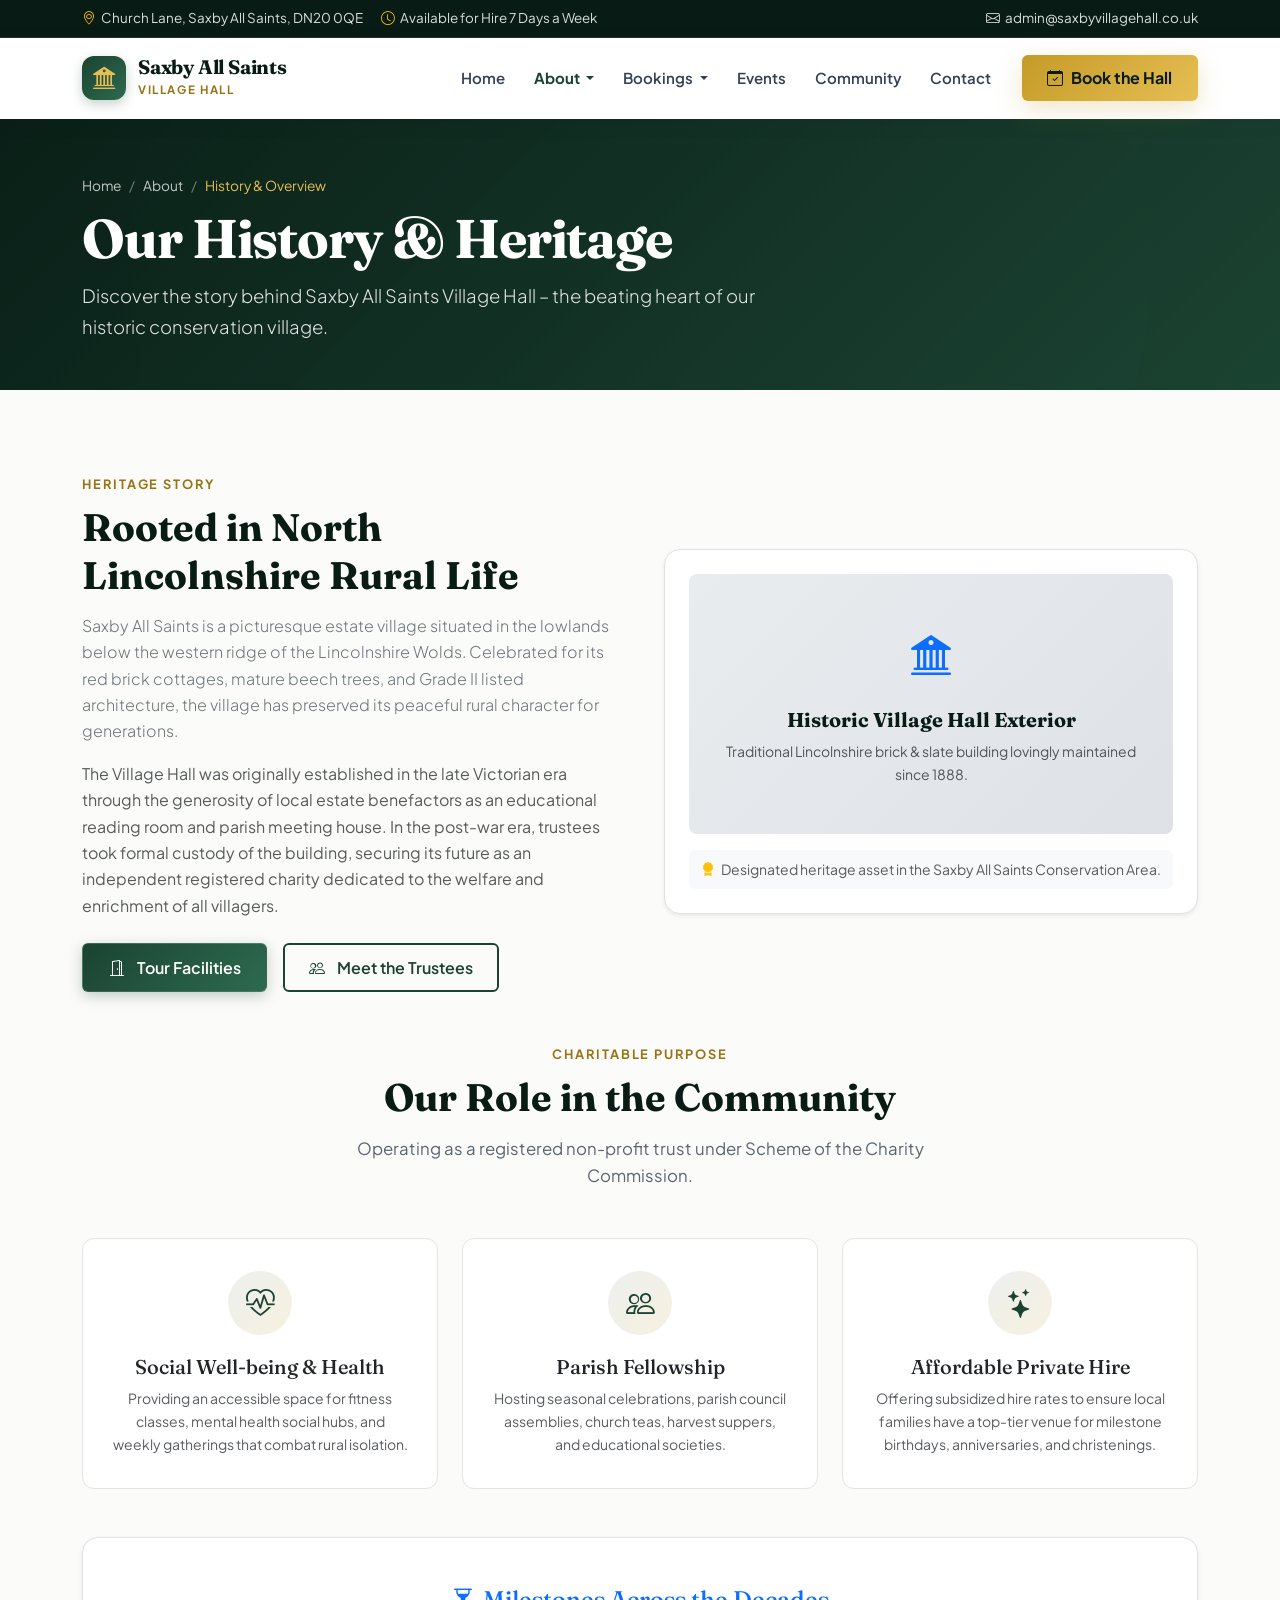
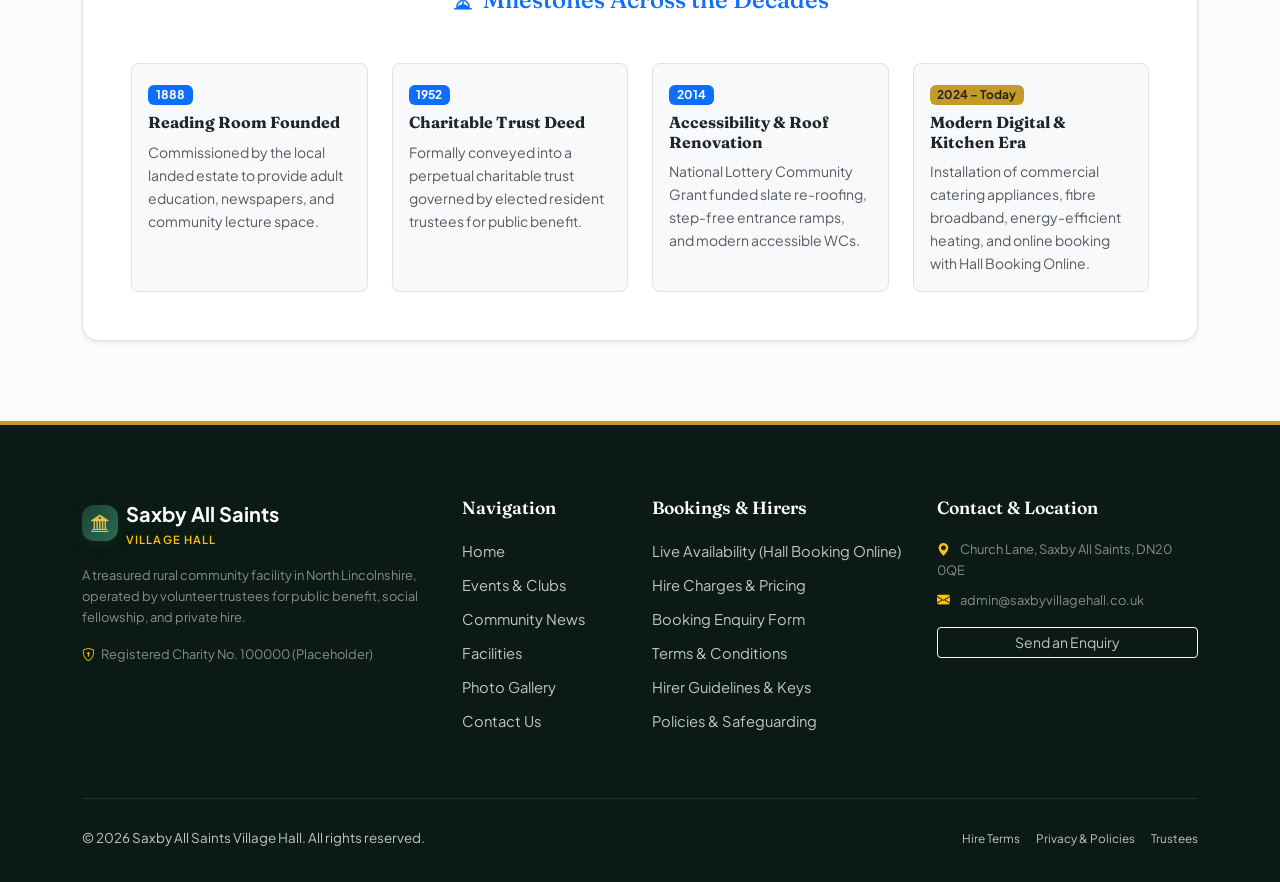
==== about.html @ fa2174bb "Add files via upload" ====
<!DOCTYPE html>
<html lang="en">
<head>
  <meta charset="UTF-8">
  <meta name="viewport" content="width=device-width, initial-scale=1.0">
  <title>About the Village Hall &amp; Heritage | Saxby All Saints Village Hall</title>
  <meta name="description" content="Discover the history, rural heritage, and charitable mission of Saxby All Saints Village Hall in North Lincolnshire. From 19th-century origins to present day.">
  
  <link rel="icon" type="image/svg+xml" href="data:image/svg+xml,<svg xmlns='http://www.w3.org/2000/svg' viewBox='0 0 100 100'><text y='.9em' font-size='90'>🏛️</text></svg>">
  <link href="https://cdn.jsdelivr.net/npm/bootstrap@5.3.3/dist/css/bootstrap.min.css" rel="stylesheet" integrity="sha384-QWTKZyjpPEjISv5WaRU9OFeRpok6YctnYmDr5pNlyT2bRjXh0JMhjY6hW+ALEwIH" crossorigin="anonymous">
  <link rel="stylesheet" href="https://cdn.jsdelivr.net/npm/bootstrap-icons@1.11.3/font/bootstrap-icons.min.css">
  <link rel="stylesheet" href="assets/css/style.css">
</head>
<body>

  <!-- Top Utility Bar -->
  <div class="top-bar d-none d-md-block">
    <div class="container d-flex justify-content-between align-items-center">
      <div>
        <span class="me-3"><i class="bi bi-geo-alt me-1 text-warning"></i> Church Lane, Saxby All Saints, DN20 0QE</span>
        <span><i class="bi bi-clock me-1 text-warning"></i> Available for Hire 7 Days a Week</span>
      </div>
      <div>
        <a href="mailto:admin@saxbyvillagehall.co.uk"><i class="bi bi-envelope me-1"></i> admin@saxbyvillagehall.co.uk</a>
      </div>
    </div>
  </div>

  <!-- Sticky Bootstrap 5 Navigation Bar -->
  <nav class="navbar navbar-expand-lg navbar-custom sticky-top" id="mainNavbar">
    <div class="container">
      <a class="navbar-brand navbar-brand-wrapper" href="index.html">
        <div class="navbar-brand-icon">
          <i class="bi bi-bank2"></i>
        </div>
        <div>
          <div class="navbar-brand-title">Saxby All Saints</div>
          <div class="navbar-brand-subtitle">Village Hall</div>
        </div>
      </a>

      <button class="navbar-toggler" type="button" data-bs-toggle="collapse" data-bs-target="#navbarMain" aria-controls="navbarMain" aria-expanded="false" aria-label="Toggle navigation">
        <span class="navbar-toggler-icon"></span>
      </button>

      <div class="collapse navbar-collapse" id="navbarMain">
        <ul class="navbar-nav ms-auto mb-2 mb-lg-0 align-items-lg-center">
          <li class="nav-item">
            <a class="nav-link" href="index.html">Home</a>
          </li>

          <!-- About Dropdown -->
          <li class="nav-item dropdown">
            <a class="nav-link dropdown-toggle active" href="#" id="aboutDropdown" role="button" data-bs-toggle="dropdown" aria-expanded="false">
              About
            </a>
            <ul class="dropdown-menu shadow" aria-labelledby="aboutDropdown">
              <li><a class="dropdown-item active" href="about.html"><i class="bi bi-info-circle"></i> Village Hall History &amp; Overview</a></li>
              <li><a class="dropdown-item" href="facilities.html"><i class="bi bi-building-gear"></i> Facilities &amp; Specifications</a></li>
              <li><a class="dropdown-item" href="management.html"><i class="bi bi-people"></i> Committee &amp; Trustees</a></li>
              <li><a class="dropdown-item" href="gallery.html"><i class="bi bi-images"></i> Photo Gallery</a></li>
              <li><a class="dropdown-item" href="policies.html"><i class="bi bi-shield-check"></i> Policies &amp; Governance</a></li>
            </ul>
          </li>

          <!-- Bookings Dropdown -->
          <li class="nav-item dropdown">
            <a class="nav-link dropdown-toggle" href="#" id="bookingsDropdown" role="button" data-bs-toggle="dropdown" aria-expanded="false">
              Bookings
            </a>
            <ul class="dropdown-menu shadow" aria-labelledby="bookingsDropdown">
              <li><a class="dropdown-item" href="calendar.html"><i class="bi bi-calendar3"></i> Live Calendar &amp; Availability</a></li>
              <li><a class="dropdown-item" href="charges.html"><i class="bi bi-tag"></i> Hire Charges &amp; Rates</a></li>
              <li><a class="dropdown-item" href="enquiries.html"><i class="bi bi-pencil-square"></i> Booking Enquiry Form</a></li>
              <li><hr class="dropdown-divider"></li>
              <li><a class="dropdown-item" href="terms.html"><i class="bi bi-file-text"></i> Terms &amp; Conditions</a></li>
              <li><a class="dropdown-item" href="instructions.html"><i class="bi bi-card-checklist"></i> Hirer Instructions</a></li>
            </ul>
          </li>

          <li class="nav-item">
            <a class="nav-link" href="events.html">Events</a>
          </li>
          <li class="nav-item">
            <a class="nav-link" href="community.html">Community</a>
          </li>

          <li class="nav-item">
            <a class="nav-link" href="contact.html">Contact</a>
          </li>

          <li class="nav-item ms-lg-3 mt-2 mt-lg-0">
            <a class="btn btn-accent-custom" href="enquiries.html">
              <i class="bi bi-calendar-check"></i> Book the Hall
            </a>
          </li>
        </ul>
      </div>
    </div>
  </nav>

  <!-- Page Header -->
  <header class="hero-section hero-compact">
    <div class="container">
      <nav aria-label="breadcrumb">
        <ol class="breadcrumb page-breadcrumb mb-2">
          <li class="breadcrumb-item"><a href="index.html">Home</a></li>
          <li class="breadcrumb-item"><a href="#">About</a></li>
          <li class="breadcrumb-item active" aria-current="page">History &amp; Overview</li>
        </ol>
      </nav>
      <h1 class="hero-title mb-2">Our History &amp; Heritage</h1>
      <p class="hero-lead mb-0">Discover the story behind Saxby All Saints Village Hall &ndash; the beating heart of our historic conservation village.</p>
    </div>
  </header>

  <!-- Main Content -->
  <main class="section-padding">
    <div class="container">
      
      <!-- Narrative Overview -->
      <div class="row g-5 align-items-center mb-5">
        <div class="col-lg-6">
          <span class="section-subtitle">Heritage Story</span>
          <h2 class="section-title">Rooted in North Lincolnshire Rural Life</h2>
          <p class="text-secondary lead fs-6">
            Saxby All Saints is a picturesque estate village situated in the lowlands below the western ridge of the Lincolnshire Wolds. Celebrated for its red brick cottages, mature beech trees, and Grade II listed architecture, the village has preserved its peaceful rural character for generations.
          </p>
          <p class="text-muted">
            The Village Hall was originally established in the late Victorian era through the generosity of local estate benefactors as an educational reading room and parish meeting house. In the post-war era, trustees took formal custody of the building, securing its future as an independent registered charity dedicated to the welfare and enrichment of all villagers.
          </p>
          <div class="d-flex gap-3 mt-4">
            <a href="facilities.html" class="btn btn-primary-custom"><i class="bi bi-door-open me-1"></i> Tour Facilities</a>
            <a href="management.html" class="btn btn-outline-custom"><i class="bi bi-people me-1"></i> Meet the Trustees</a>
          </div>
        </div>

        <div class="col-lg-6">
          <div class="p-4 bg-white rounded-4 shadow-sm border">
            <div class="media-placeholder rounded-3 mb-3" style="min-height: 260px;">
              <i class="bi bi-bank2 fs-1 text-primary"></i>
              <h5 class="fw-bold mt-2">Historic Village Hall Exterior</h5>
              <p class="small text-muted mb-0">Traditional Lincolnshire brick &amp; slate building lovingly maintained since 1888.</p>
            </div>
            <div class="p-2 bg-light rounded text-center small text-muted">
              <i class="bi bi-award-fill text-warning me-1"></i> Designated heritage asset in the Saxby All Saints Conservation Area.
            </div>
          </div>
        </div>
      </div>

      <!-- Core Mission Pillars -->
      <div class="section-title-wrap text-center my-5">
        <span class="section-subtitle">Charitable Purpose</span>
        <h2 class="section-title">Our Role in the Community</h2>
        <p class="section-lead mx-auto">Operating as a registered non-profit trust under Scheme of the Charity Commission.</p>
      </div>

      <div class="row g-4 mb-5">
        <div class="col-md-4">
          <div class="feature-box">
            <div class="icon"><i class="bi bi-heart-pulse"></i></div>
            <h4 class="h5">Social Well-being &amp; Health</h4>
            <p class="text-muted small mb-0">Providing an accessible space for fitness classes, mental health social hubs, and weekly gatherings that combat rural isolation.</p>
          </div>
        </div>

        <div class="col-md-4">
          <div class="feature-box">
            <div class="icon"><i class="bi bi-people"></i></div>
            <h4 class="h5">Parish Fellowship</h4>
            <p class="text-muted small mb-0">Hosting seasonal celebrations, parish council assemblies, church teas, harvest suppers, and educational societies.</p>
          </div>
        </div>

        <div class="col-md-4">
          <div class="feature-box">
            <div class="icon"><i class="bi bi-stars"></i></div>
            <h4 class="h5">Affordable Private Hire</h4>
            <p class="text-muted small mb-0">Offering subsidized hire rates to ensure local families have a top-tier venue for milestone birthdays, anniversaries, and christenings.</p>
          </div>
        </div>
      </div>

      <!-- Historical Timeline -->
      <div class="p-4 p-md-5 bg-white rounded-4 border shadow-sm">
        <h3 class="h4 text-primary text-center mb-5"><i class="bi bi-hourglass-split me-2"></i>Milestones Across the Decades</h3>
        
        <div class="row g-4">
          <div class="col-md-3">
            <div class="p-3 bg-light rounded-3 border h-100">
              <span class="badge bg-primary text-white fw-bold mb-2">1888</span>
              <h5 class="h6 fw-bold">Reading Room Founded</h5>
              <p class="text-muted small mb-0">Commissioned by the local landed estate to provide adult education, newspapers, and community lecture space.</p>
            </div>
          </div>

          <div class="col-md-3">
            <div class="p-3 bg-light rounded-3 border h-100">
              <span class="badge bg-primary text-white fw-bold mb-2">1952</span>
              <h5 class="h6 fw-bold">Charitable Trust Deed</h5>
              <p class="text-muted small mb-0">Formally conveyed into a perpetual charitable trust governed by elected resident trustees for public benefit.</p>
            </div>
          </div>

          <div class="col-md-3">
            <div class="p-3 bg-light rounded-3 border h-100">
              <span class="badge bg-primary text-white fw-bold mb-2">2014</span>
              <h5 class="h6 fw-bold">Accessibility &amp; Roof Renovation</h5>
              <p class="text-muted small mb-0">National Lottery Community Grant funded slate re-roofing, step-free entrance ramps, and modern accessible WCs.</p>
            </div>
          </div>

          <div class="col-md-3">
            <div class="p-3 bg-light rounded-3 border h-100">
              <span class="badge bg-accent text-dark fw-bold mb-2" style="background-color: var(--color-accent);">2024 &ndash; Today</span>
              <h5 class="h6 fw-bold">Modern Digital &amp; Kitchen Era</h5>
              <p class="text-muted small mb-0">Installation of commercial catering appliances, fibre broadband, energy-efficient heating, and online booking with Hall Booking Online.</p>
            </div>
          </div>
        </div>
      </div>

    </div>
  </main>

  <!-- Footer -->
  <footer class="footer-custom">
    <div class="container">
      <div class="row g-4">
        <div class="col-lg-4">
          <div class="d-flex align-items-center gap-2 mb-3">
            <div class="navbar-brand-icon" style="width: 36px; height: 36px; font-size: 1.1rem;">
              <i class="bi bi-bank2"></i>
            </div>
            <div>
              <div class="fw-bold text-white fs-5">Saxby All Saints</div>
              <div class="text-warning small text-uppercase fw-semibold" style="letter-spacing: 0.1em; font-size: 0.7rem;">Village Hall</div>
            </div>
          </div>
          <p class="small text-white-50 mb-3">
            A treasured rural community facility in North Lincolnshire, operated by volunteer trustees for public benefit, social fellowship, and private hire.
          </p>
          <div class="small text-white-50">
            <i class="bi bi-shield-lock me-1 text-warning"></i> Registered Charity No. 100000 (Placeholder)
          </div>
        </div>

        <div class="col-sm-6 col-lg-2">
          <h5>Navigation</h5>
          <ul class="footer-links">
            <li><a href="index.html">Home</a></li>
            <li><a href="events.html">Events &amp; Clubs</a></li>
            <li><a href="community.html">Community News</a></li>
            <li><a href="facilities.html">Facilities</a></li>
            <li><a href="gallery.html">Photo Gallery</a></li>
            <li><a href="contact.html">Contact Us</a></li>
          </ul>
        </div>

        <div class="col-sm-6 col-lg-3">
          <h5>Bookings &amp; Hirers</h5>
          <ul class="footer-links">
            <li><a href="calendar.html">Live Availability (Hall Booking Online)</a></li>
            <li><a href="charges.html">Hire Charges &amp; Pricing</a></li>
            <li><a href="enquiries.html">Booking Enquiry Form</a></li>
            <li><a href="terms.html">Terms &amp; Conditions</a></li>
            <li><a href="instructions.html">Hirer Guidelines &amp; Keys</a></li>
            <li><a href="policies.html">Policies &amp; Safeguarding</a></li>
          </ul>
        </div>

        <div class="col-lg-3">
          <h5>Contact &amp; Location</h5>
          <p class="small text-white-50 mb-2">
            <i class="bi bi-geo-alt-fill text-warning me-2"></i> Church Lane, Saxby All Saints, DN20 0QE
          </p>
          <p class="small text-white-50 mb-3">
            <i class="bi bi-envelope-fill text-warning me-2"></i> admin@saxbyvillagehall.co.uk
          </p>
          <a href="enquiries.html" class="btn btn-sm btn-outline-light w-100">Send an Enquiry</a>
        </div>
      </div>

      <div class="footer-bottom d-flex flex-column flex-md-row justify-content-between align-items-center gap-3">
        <div>
          &copy; <span id="current-year"></span> Saxby All Saints Village Hall. All rights reserved.
        </div>
        <div class="d-flex gap-3 small">
          <a href="terms.html">Hire Terms</a>
          <a href="policies.html">Privacy &amp; Policies</a>
          <a href="management.html">Trustees</a>
        </div>
      </div>
    </div>
  </footer>

  <script src="https://cdn.jsdelivr.net/npm/bootstrap@5.3.3/dist/js/bootstrap.bundle.min.js" integrity="sha384-YvpcrYf0tY3lHB60NNkmXc5s9fDVZLESaAA55NDzOxhy9GkcIdslK1eN7N6jIeHz" crossorigin="anonymous"></script>
  <script src="assets/js/main.js"></script>
</body>
</html>
---- assets/css/style.css ----
/* ==========================================================================
   Saxby All Saints Village Hall - Main Stylesheet
   Modern, responsive flat-file architecture optimized for SiteGround
   ========================================================================== */

/* --- Google Fonts Import --- */
@import url('https://fonts.googleapis.com/css2?family=Fraunces:ital,opsz,wght@0,9..144,400..700;1,9..144,400..700&family=Plus+Jakarta+Sans:wght@300;400;500;600;700;800&display=swap');

/* --- Root Design Tokens --- */
:root {
  /* Brand Colors - Warm Heritage English Palette */
  --color-primary: #1b4332;         /* Deep Forest / Heritage Green */
  --color-primary-light: #2d6a4f;   /* Lighter Pine Green */
  --color-primary-dark: #081c15;    /* Very Deep Forest */
  --color-accent: #c59b27;          /* Warm Heritage Gold */
  --color-accent-light: #e6be53;    /* Soft Amber / Gold */
  --color-accent-dark: #977416;     /* Burnished Gold */
  
  /* Earthy Neutrals */
  --color-bg-light: #fbfbf9;        /* Warm Cream / Crisp Clean Off-White */
  --color-surface: #ffffff;         /* Pure Card White */
  --color-surface-alt: #f4f5f0;     /* Soft Sage/Stone Background */
  --color-border: #e2e6de;          /* Subtle Warm Border */
  --color-border-dark: #cbd5e1;
  
  /* Text & Typography */
  --color-text-main: #212529;       /* Deep Charcoal */
  --color-text-muted: #59656f;      /* Soft Slate */
  --color-text-light: #ffffff;
  
  /* Fonts */
  --font-heading: 'Fraunces', Georgia, serif;
  --font-body: 'Plus Jakarta Sans', system-ui, -apple-system, sans-serif;
  
  /* Elevations & Shadows */
  --shadow-sm: 0 2px 6px rgba(17, 24, 39, 0.04);
  --shadow-md: 0 8px 24px rgba(17, 24, 39, 0.08);
  --shadow-lg: 0 16px 36px rgba(17, 24, 39, 0.12);
  --shadow-gold: 0 8px 24px rgba(197, 155, 39, 0.25);
  
  /* Transitions */
  --transition-fast: 0.2s cubic-bezier(0.4, 0, 0.2, 1);
  --transition-normal: 0.35s cubic-bezier(0.4, 0, 0.2, 1);
  
  /* Border Radius */
  --radius-sm: 6px;
  --radius-md: 12px;
  --radius-lg: 20px;
  --radius-pill: 50rem;
}

/* --- Base Resets & Global Typography --- */
html {
  scroll-behavior: smooth;
  scroll-padding-top: 100px;
}

body {
  font-family: var(--font-body);
  color: var(--color-text-main);
  background-color: var(--color-bg-light);
  line-height: 1.65;
  -webkit-font-smoothing: antialiased;
  -moz-osx-font-smoothing: grayscale;
  display: flex;
  flex-direction: column;
  min-height: 100vh;
}

main {
  flex: 1 0 auto;
}

h1, h2, h3, h4, h5, h6,
.font-serif {
  font-family: var(--font-heading);
  color: var(--color-primary-dark);
  font-weight: 700;
  line-height: 1.25;
}

a {
  color: var(--color-primary);
  text-decoration: none;
  transition: color var(--transition-fast);
}

a:hover {
  color: var(--color-accent-dark);
}

/* --- Top Utility Bar --- */
.top-bar {
  background-color: var(--color-primary-dark);
  color: rgba(255, 255, 255, 0.85);
  font-size: 0.84rem;
  padding: 0.45rem 0;
  border-bottom: 1px solid rgba(255, 255, 255, 0.1);
}

.top-bar a {
  color: rgba(255, 255, 255, 0.85);
}

.top-bar a:hover {
  color: var(--color-accent-light);
}

/* --- Sticky Bootstrap Navigation Bar --- */
.navbar-custom {
  background-color: var(--color-surface);
  box-shadow: 0 4px 20px rgba(0, 0, 0, 0.05);
  padding: 0.85rem 0;
  transition: padding var(--transition-fast), box-shadow var(--transition-fast);
  z-index: 1030;
}

.navbar-custom.navbar-scrolled {
  padding: 0.55rem 0;
  box-shadow: 0 6px 24px rgba(0, 0, 0, 0.1);
}

.navbar-brand-wrapper {
  display: flex;
  align-items: center;
  gap: 0.75rem;
}

.navbar-brand-icon {
  width: 44px;
  height: 44px;
  background: linear-gradient(135deg, var(--color-primary) 0%, var(--color-primary-light) 100%);
  color: var(--color-accent-light);
  border-radius: var(--radius-md);
  display: flex;
  align-items: center;
  justify-content: center;
  font-size: 1.4rem;
  box-shadow: 0 4px 12px rgba(27, 67, 50, 0.25);
  flex-shrink: 0;
}

.navbar-brand-title {
  font-family: var(--font-heading);
  font-weight: 700;
  font-size: 1.22rem;
  line-height: 1.1;
  color: var(--color-primary-dark);
  letter-spacing: -0.01em;
}

.navbar-brand-subtitle {
  font-family: var(--font-body);
  font-size: 0.72rem;
  font-weight: 700;
  color: var(--color-accent-dark);
  letter-spacing: 0.14em;
  text-transform: uppercase;
  margin-top: 2px;
}

.navbar-custom .nav-link {
  font-weight: 600;
  font-size: 0.94rem;
  color: #334155;
  padding: 0.6rem 0.9rem !important;
  border-radius: var(--radius-sm);
  transition: all var(--transition-fast);
}

.navbar-custom .nav-link:hover {
  color: var(--color-primary);
  background-color: var(--color-surface-alt);
}

.navbar-custom .nav-item.active .nav-link,
.navbar-custom .nav-link.active {
  color: var(--color-primary);
  font-weight: 700;
}

/* Dropdown Menu Styles */
.navbar-custom .dropdown-menu {
  border: 1px solid var(--color-border);
  border-radius: var(--radius-md);
  box-shadow: var(--shadow-lg);
  padding: 0.5rem;
  margin-top: 0.5rem;
  background-color: var(--color-surface);
  animation: dropdownFadeIn 0.2s ease-out;
}

@keyframes dropdownFadeIn {
  from {
    opacity: 0;
    transform: translateY(8px);
  }
  to {
    opacity: 1;
    transform: translateY(0);
  }
}

.navbar-custom .dropdown-item {
  font-weight: 500;
  font-size: 0.9rem;
  padding: 0.55rem 0.9rem;
  border-radius: var(--radius-sm);
  color: #334155;
  transition: all var(--transition-fast);
  display: flex;
  align-items: center;
  gap: 0.5rem;
}

.navbar-custom .dropdown-item i {
  color: var(--color-primary-light);
  font-size: 1rem;
  width: 18px;
}

.navbar-custom .dropdown-item:hover {
  background-color: var(--color-surface-alt);
  color: var(--color-primary);
}

.navbar-custom .dropdown-item.active {
  background-color: var(--color-primary);
  color: #ffffff;
}

.navbar-custom .dropdown-item.active i {
  color: var(--color-accent-light);
}

/* --- Hero Banner Component --- */
.hero-section {
  position: relative;
  background: linear-gradient(135deg, rgba(8, 28, 21, 0.92) 0%, rgba(27, 67, 50, 0.85) 100%),
              url('data:image/svg+xml;utf8,<svg xmlns="http://www.w3.org/2000/svg" width="100" height="100" viewBox="0 0 100 100"><rect fill="%231b4332" width="100" height="100"/><circle cx="50" cy="50" r="40" fill="%232d6a4f" opacity="0.15"/></svg>');
  background-size: cover;
  background-position: center;
  color: #ffffff;
  padding: 5.5rem 0 4.5rem;
  overflow: hidden;
}

.hero-section.hero-compact {
  padding: 3.5rem 0 3rem;
}

.hero-badge {
  display: inline-flex;
  align-items: center;
  gap: 0.5rem;
  padding: 0.4rem 1rem;
  background-color: rgba(197, 155, 39, 0.2);
  border: 1px solid rgba(197, 155, 39, 0.45);
  color: var(--color-accent-light);
  font-size: 0.82rem;
  font-weight: 700;
  text-transform: uppercase;
  letter-spacing: 0.1em;
  border-radius: var(--radius-pill);
  margin-bottom: 1.25rem;
}

.hero-title {
  color: #ffffff;
  font-size: clamp(2.2rem, 4.5vw, 3.4rem);
  letter-spacing: -0.02em;
  margin-bottom: 1.2rem;
}

.hero-lead {
  font-size: 1.15rem;
  color: rgba(255, 255, 255, 0.88);
  max-width: 680px;
  margin-bottom: 2rem;
  font-weight: 300;
}

/* Page Breadcrumbs */
.page-breadcrumb {
  background: transparent;
  padding: 0;
  margin: 0;
  font-size: 0.86rem;
}

.page-breadcrumb a {
  color: rgba(255, 255, 255, 0.75);
}

.page-breadcrumb a:hover {
  color: var(--color-accent-light);
}

.page-breadcrumb .breadcrumb-item.active {
  color: var(--color-accent-light);
}

.page-breadcrumb .breadcrumb-item + .breadcrumb-item::before {
  color: rgba(255, 255, 255, 0.4);
}

/* --- Modern Buttons --- */
.btn-primary-custom {
  background: linear-gradient(135deg, var(--color-primary) 0%, var(--color-primary-light) 100%);
  color: #ffffff;
  font-weight: 600;
  border: 1px solid rgba(255, 255, 255, 0.15);
  border-radius: var(--radius-sm);
  padding: 0.7rem 1.6rem;
  transition: all var(--transition-fast);
  box-shadow: 0 4px 14px rgba(27, 67, 50, 0.25);
  display: inline-flex;
  align-items: center;
  justify-content: center;
  gap: 0.5rem;
}

.btn-primary-custom:hover,
.btn-primary-custom:focus {
  background: linear-gradient(135deg, var(--color-primary-light) 0%, var(--color-primary) 100%);
  color: #ffffff;
  transform: translateY(-2px);
  box-shadow: 0 8px 20px rgba(27, 67, 50, 0.35);
}

.btn-accent-custom {
  background: linear-gradient(135deg, var(--color-accent) 0%, var(--color-accent-light) 100%);
  color: var(--color-primary-dark);
  font-weight: 700;
  border: none;
  border-radius: var(--radius-sm);
  padding: 0.7rem 1.6rem;
  transition: all var(--transition-fast);
  box-shadow: var(--shadow-gold);
  display: inline-flex;
  align-items: center;
  justify-content: center;
  gap: 0.5rem;
}

.btn-accent-custom:hover,
.btn-accent-custom:focus {
  background: linear-gradient(135deg, var(--color-accent-light) 0%, var(--color-accent) 100%);
  color: var(--color-primary-dark);
  transform: translateY(-2px);
  box-shadow: 0 10px 28px rgba(197, 155, 39, 0.4);
}

.btn-outline-custom {
  background: transparent;
  color: var(--color-primary);
  border: 2px solid var(--color-primary);
  font-weight: 600;
  border-radius: var(--radius-sm);
  padding: 0.65rem 1.5rem;
  transition: all var(--transition-fast);
  display: inline-flex;
  align-items: center;
  justify-content: center;
  gap: 0.5rem;
}

.btn-outline-custom:hover {
  background-color: var(--color-primary);
  color: #ffffff;
  transform: translateY(-2px);
}

/* --- Card Styles --- */
.custom-card {
  background-color: var(--color-surface);
  border: 1px solid var(--color-border);
  border-radius: var(--radius-md);
  box-shadow: var(--shadow-sm);
  transition: transform var(--transition-normal), box-shadow var(--transition-normal), border-color var(--transition-normal);
  overflow: hidden;
  height: 100%;
  display: flex;
  flex-direction: column;
}

.custom-card:hover {
  transform: translateY(-4px);
  box-shadow: var(--shadow-md);
  border-color: #cbd5e1;
}

.custom-card .card-body {
  padding: 1.75rem;
  flex: 1 1 auto;
}

.card-icon-header {
  width: 52px;
  height: 52px;
  border-radius: var(--radius-md);
  background-color: var(--color-surface-alt);
  color: var(--color-primary);
  display: flex;
  align-items: center;
  justify-content: center;
  font-size: 1.6rem;
  margin-bottom: 1.25rem;
  border: 1px solid var(--color-border);
}

/* Feature Showcase */
.feature-box {
  background-color: var(--color-surface);
  border: 1px solid var(--color-border);
  border-radius: var(--radius-md);
  padding: 2rem 1.75rem;
  text-align: center;
  transition: all var(--transition-normal);
  height: 100%;
}

.feature-box:hover {
  transform: translateY(-5px);
  box-shadow: var(--shadow-md);
  border-color: var(--color-primary-light);
}

.feature-box .icon {
  width: 64px;
  height: 64px;
  border-radius: 50%;
  background: linear-gradient(135deg, rgba(27, 67, 50, 0.08) 0%, rgba(197, 155, 39, 0.15) 100%);
  color: var(--color-primary);
  display: inline-flex;
  align-items: center;
  justify-content: center;
  font-size: 1.8rem;
  margin-bottom: 1.25rem;
}

/* --- Section Styling & Headers --- */
.section-padding {
  padding: 5rem 0;
}

.section-padding-sm {
  padding: 3.5rem 0;
}

.section-title-wrap {
  margin-bottom: 3rem;
}

.section-subtitle {
  text-transform: uppercase;
  font-size: 0.8rem;
  letter-spacing: 0.15em;
  font-weight: 700;
  color: var(--color-accent-dark);
  margin-bottom: 0.5rem;
  display: inline-block;
}

.section-title {
  font-size: clamp(1.8rem, 3vw, 2.5rem);
  margin-bottom: 0.85rem;
}

.section-lead {
  font-size: 1.05rem;
  color: var(--color-text-muted);
  max-width: 650px;
}

/* --- Responsive Iframe Box (Hall Booking Online Calendar) --- */
.iframe-container {
  position: relative;
  width: 100%;
  min-height: 750px;
  border-radius: var(--radius-md);
  overflow: hidden;
  box-shadow: var(--shadow-md);
  border: 1px solid var(--color-border);
  background-color: var(--color-surface);
}

.iframe-container iframe {
  position: absolute;
  top: 0;
  left: 0;
  width: 100%;
  height: 100%;
  border: 0;
}

.iframe-fallback-card {
  padding: 3rem 2rem;
  text-align: center;
  background: var(--color-surface-alt);
  border-radius: var(--radius-md);
  border: 2px dashed var(--color-border);
}

/* --- Pricing Tables (charges.html) --- */
.pricing-card {
  border-radius: var(--radius-md);
  border: 1px solid var(--color-border);
  background-color: var(--color-surface);
  transition: all var(--transition-normal);
  position: relative;
  height: 100%;
  display: flex;
  flex-direction: column;
}

.pricing-card.featured {
  border: 2px solid var(--color-primary);
  box-shadow: var(--shadow-lg);
  transform: scale(1.02);
}

.pricing-card .badge-featured {
  position: absolute;
  top: -12px;
  right: 20px;
  background-color: var(--color-accent);
  color: var(--color-primary-dark);
  font-size: 0.75rem;
  font-weight: 700;
  padding: 0.35rem 0.85rem;
  border-radius: var(--radius-pill);
  text-transform: uppercase;
  letter-spacing: 0.05em;
}

.pricing-card .pricing-header {
  padding: 2rem 2rem 1.5rem;
  border-bottom: 1px solid var(--color-border);
  background-color: var(--color-surface);
}

.pricing-price {
  font-family: var(--font-heading);
  font-size: 2.8rem;
  font-weight: 700;
  color: var(--color-primary-dark);
  line-height: 1;
  margin: 1rem 0 0.5rem;
}

.pricing-price span {
  font-family: var(--font-body);
  font-size: 0.95rem;
  font-weight: 500;
  color: var(--color-text-muted);
}

.pricing-card .pricing-body {
  padding: 2rem;
  flex-grow: 1;
}

.pricing-features-list {
  list-style: none;
  padding: 0;
  margin: 0;
}

.pricing-features-list li {
  padding: 0.55rem 0;
  display: flex;
  align-items: flex-start;
  gap: 0.65rem;
  font-size: 0.95rem;
  color: #334155;
}

.pricing-features-list li i {
  color: var(--color-primary);
  font-size: 1.1rem;
  margin-top: 2px;
  flex-shrink: 0;
}

/* --- Gallery Grid Layout (gallery.html) --- */
.gallery-item {
  position: relative;
  overflow: hidden;
  border-radius: var(--radius-md);
  box-shadow: var(--shadow-sm);
  aspect-ratio: 4/3;
  cursor: pointer;
  background-color: var(--color-surface-alt);
}

.gallery-item img {
  width: 100%;
  height: 100%;
  object-fit: cover;
  transition: transform 0.5s ease;
}

.gallery-item:hover img {
  transform: scale(1.06);
}

.gallery-overlay {
  position: absolute;
  inset: 0;
  background: linear-gradient(to top, rgba(8, 28, 21, 0.85) 0%, rgba(8, 28, 21, 0.2) 60%, transparent 100%);
  display: flex;
  flex-direction: column;
  justify-content: flex-end;
  padding: 1.5rem;
  color: #ffffff;
  opacity: 0;
  transition: opacity var(--transition-fast);
}

.gallery-item:hover .gallery-overlay {
  opacity: 1;
}

.gallery-overlay h5 {
  color: #ffffff;
  margin-bottom: 0.25rem;
  font-size: 1.1rem;
}

.gallery-overlay p {
  font-size: 0.85rem;
  color: rgba(255, 255, 255, 0.85);
  margin-bottom: 0;
}

/* Placeholder Media Box (SVGs) */
.media-placeholder {
  width: 100%;
  height: 100%;
  display: flex;
  flex-direction: column;
  align-items: center;
  justify-content: center;
  background: linear-gradient(135deg, #e9ecef 0%, #dee2e6 100%);
  color: #6c757d;
  padding: 2rem;
  text-align: center;
}

.media-placeholder i {
  font-size: 2.8rem;
  margin-bottom: 0.75rem;
  color: var(--color-primary-light);
}

/* --- Quick Booking Callout Ribbon --- */
.callout-ribbon {
  background: linear-gradient(135deg, var(--color-primary-dark) 0%, var(--color-primary) 100%);
  color: #ffffff;
  border-radius: var(--radius-lg);
  padding: 3rem 2.5rem;
  position: relative;
  overflow: hidden;
  box-shadow: var(--shadow-lg);
}

.callout-ribbon::before {
  content: "";
  position: absolute;
  top: -50px;
  right: -50px;
  width: 200px;
  height: 200px;
  border-radius: 50%;
  background: rgba(197, 155, 39, 0.15);
  pointer-events: none;
}

/* --- Document Repository Cards (policies.html) --- */
.doc-card {
  background-color: var(--color-surface);
  border: 1px solid var(--color-border);
  border-radius: var(--radius-md);
  padding: 1.25rem 1.5rem;
  display: flex;
  align-items: center;
  justify-content: space-between;
  gap: 1rem;
  transition: all var(--transition-fast);
}

.doc-card:hover {
  border-color: var(--color-primary-light);
  box-shadow: var(--shadow-sm);
  background-color: #fafbf9;
}

.doc-icon {
  width: 44px;
  height: 44px;
  background-color: rgba(27, 67, 50, 0.08);
  color: var(--color-primary);
  border-radius: var(--radius-sm);
  display: flex;
  align-items: center;
  justify-content: center;
  font-size: 1.4rem;
  flex-shrink: 0;
}

/* --- Instructions / Content Layout --- */
.instruction-step {
  display: flex;
  gap: 1.25rem;
  margin-bottom: 2rem;
}

.instruction-step-num {
  width: 44px;
  height: 44px;
  background-color: var(--color-primary);
  color: #ffffff;
  font-family: var(--font-heading);
  font-size: 1.2rem;
  font-weight: 700;
  border-radius: 50%;
  display: flex;
  align-items: center;
  justify-content: center;
  flex-shrink: 0;
  box-shadow: 0 4px 10px rgba(27, 67, 50, 0.25);
}

/* --- Footer --- */
.footer-custom {
  background-color: #0b1a14;
  color: rgba(255, 255, 255, 0.75);
  padding: 4.5rem 0 2rem;
  font-size: 0.92rem;
  border-top: 4px solid var(--color-accent);
}

.footer-custom h5 {
  color: #ffffff;
  font-size: 1.1rem;
  margin-bottom: 1.25rem;
  font-weight: 600;
}

.footer-custom a {
  color: rgba(255, 255, 255, 0.75);
}

.footer-custom a:hover {
  color: var(--color-accent-light);
}

.footer-links {
  list-style: none;
  padding: 0;
  margin: 0;
}

.footer-links li {
  margin-bottom: 0.6rem;
}

.footer-links li a {
  display: inline-flex;
  align-items: center;
  gap: 0.4rem;
  transition: transform var(--transition-fast);
}

.footer-links li a:hover {
  transform: translateX(4px);
}

.footer-bottom {
  margin-top: 3.5rem;
  padding-top: 1.75rem;
  border-top: 1px solid rgba(255, 255, 255, 0.1);
  font-size: 0.84rem;
}

/* --- Forms & Inputs --- */
.form-control, .form-select {
  padding: 0.75rem 1rem;
  border: 1px solid var(--color-border);
  border-radius: var(--radius-sm);
  background-color: var(--color-surface);
  font-size: 0.95rem;
  transition: border-color var(--transition-fast), box-shadow var(--transition-fast);
}

.form-control:focus, .form-select:focus {
  border-color: var(--color-primary-light);
  box-shadow: 0 0 0 0.25rem rgba(27, 67, 50, 0.15);
}

.form-label {
  font-weight: 600;
  font-size: 0.88rem;
  color: #334155;
  margin-bottom: 0.35rem;
}

/* --- Responsive Utilities --- */
@media (max-width: 991.98px) {
  .hero-section {
    padding: 4rem 0 3rem;
  }
  
  .navbar-custom .dropdown-menu {
    border: none;
    box-shadow: none;
    background-color: var(--color-surface-alt);
    margin-top: 0.25rem;
    padding: 0.5rem;
  }
}
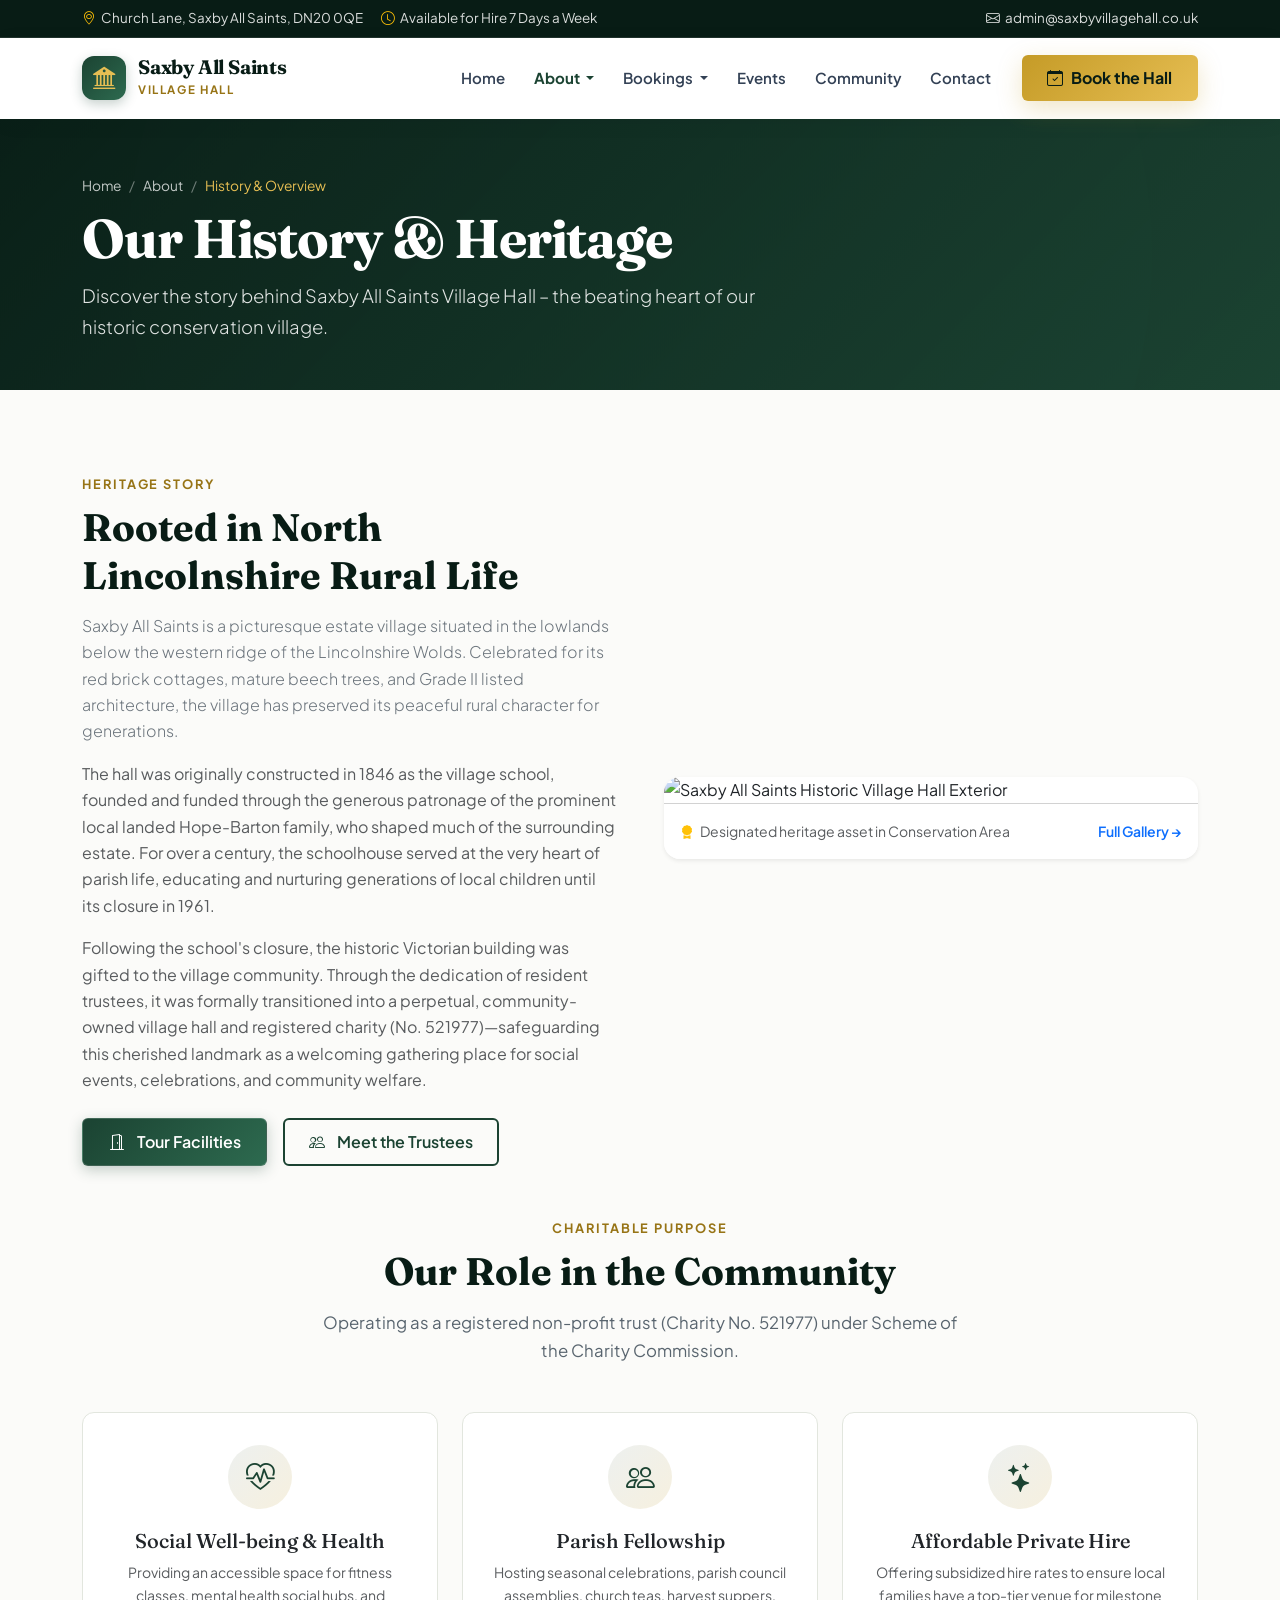
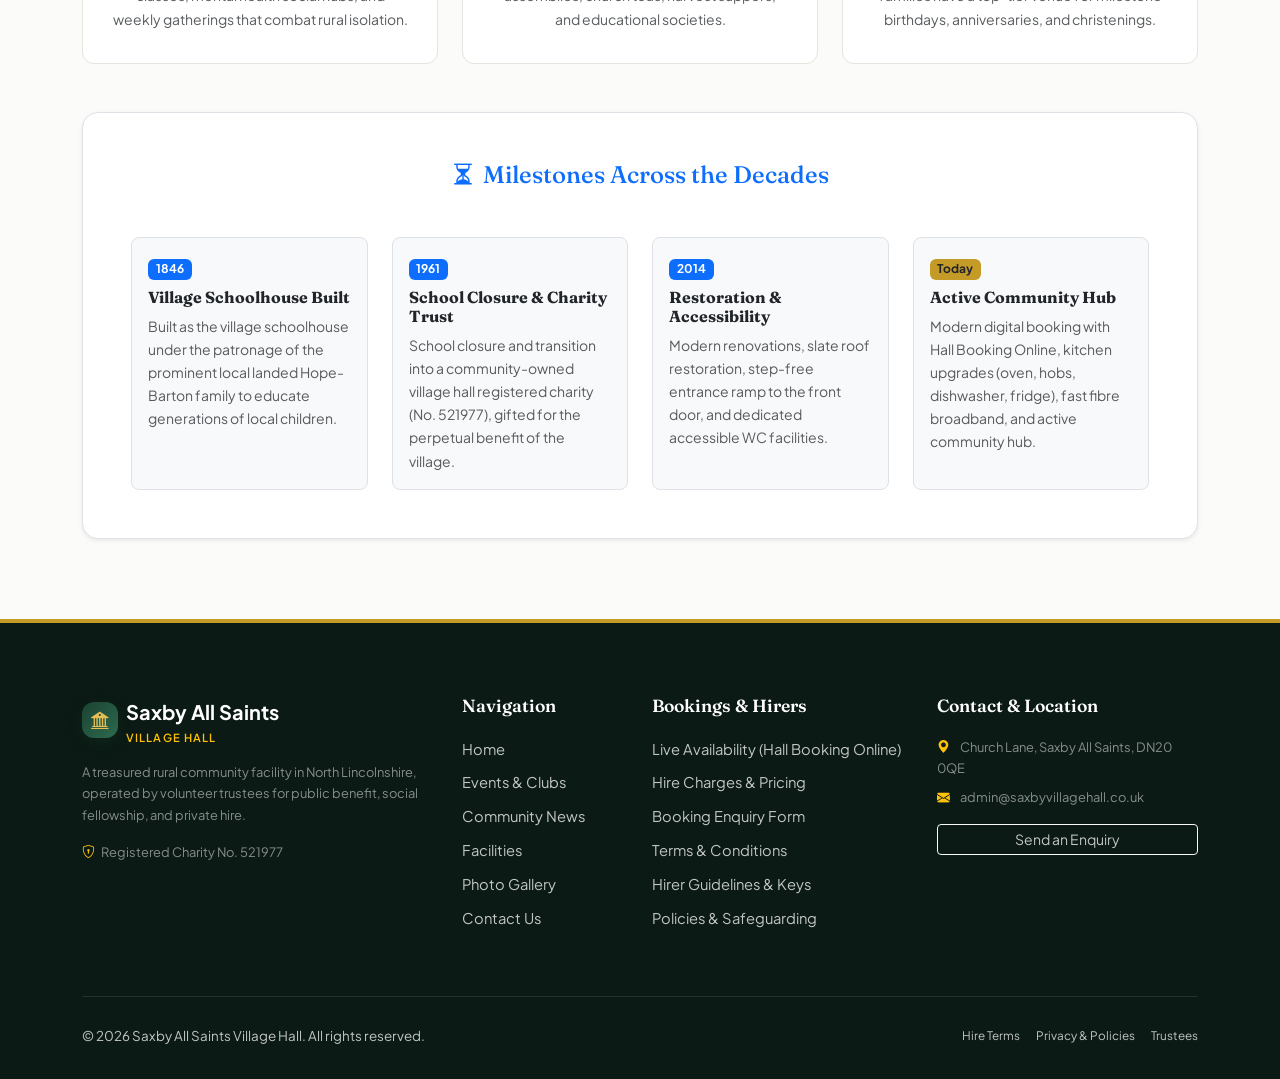
==== commit a59accc7: "Add files via upload" ====
--- a/about.html
+++ b/about.html
@@ -4,7 +4,7 @@
   <meta charset="UTF-8">
   <meta name="viewport" content="width=device-width, initial-scale=1.0">
   <title>About the Village Hall &amp; Heritage | Saxby All Saints Village Hall</title>
-  <meta name="description" content="Discover the history, rural heritage, and charitable mission of Saxby All Saints Village Hall in North Lincolnshire. From 19th-century origins to present day.">
+  <meta name="description" content="Discover the history, 1846 village schoolhouse origins, Hope-Barton family patronage, and charitable mission of Saxby All Saints Village Hall (Charity No. 521977).">
   
   <link rel="icon" type="image/svg+xml" href="data:image/svg+xml,<svg xmlns='http://www.w3.org/2000/svg' viewBox='0 0 100 100'><text y='.9em' font-size='90'>🏛️</text></svg>">
   <link href="https://cdn.jsdelivr.net/npm/bootstrap@5.3.3/dist/css/bootstrap.min.css" rel="stylesheet" integrity="sha384-QWTKZyjpPEjISv5WaRU9OFeRpok6YctnYmDr5pNlyT2bRjXh0JMhjY6hW+ALEwIH" crossorigin="anonymous">
@@ -127,7 +127,10 @@
             Saxby All Saints is a picturesque estate village situated in the lowlands below the western ridge of the Lincolnshire Wolds. Celebrated for its red brick cottages, mature beech trees, and Grade II listed architecture, the village has preserved its peaceful rural character for generations.
           </p>
           <p class="text-muted">
-            The Village Hall was originally established in the late Victorian era through the generosity of local estate benefactors as an educational reading room and parish meeting house. In the post-war era, trustees took formal custody of the building, securing its future as an independent registered charity dedicated to the welfare and enrichment of all villagers.
+            The hall was originally constructed in 1846 as the village school, founded and funded through the generous patronage of the prominent local landed Hope-Barton family, who shaped much of the surrounding estate. For over a century, the schoolhouse served at the very heart of parish life, educating and nurturing generations of local children until its closure in 1961.
+          </p>
+          <p class="text-muted">
+            Following the school's closure, the historic Victorian building was gifted to the village community. Through the dedication of resident trustees, it was formally transitioned into a perpetual, community-owned village hall and registered charity (No. 521977)—safeguarding this cherished landmark as a welcoming gathering place for social events, celebrations, and community welfare.
           </p>
           <div class="d-flex gap-3 mt-4">
             <a href="facilities.html" class="btn btn-primary-custom"><i class="bi bi-door-open me-1"></i> Tour Facilities</a>
@@ -136,15 +139,81 @@
         </div>
 
         <div class="col-lg-6">
-          <div class="p-4 bg-white rounded-4 shadow-sm border">
-            <div class="media-placeholder rounded-3 mb-3" style="min-height: 260px;">
-              <i class="bi bi-bank2 fs-1 text-primary"></i>
-              <h5 class="fw-bold mt-2">Historic Village Hall Exterior</h5>
-              <p class="small text-muted mb-0">Traditional Lincolnshire brick &amp; slate building lovingly maintained since 1888.</p>
-            </div>
-            <div class="p-2 bg-light rounded text-center small text-muted">
-              <i class="bi bi-award-fill text-warning me-1"></i> Designated heritage asset in the Saxby All Saints Conservation Area.
-            </div>
+          <!-- About Photo Carousel Card -->
+          <div class="card border-0 hero-carousel-card shadow-sm rounded-4 overflow-hidden">
+            
+            <div id="aboutHallCarousel" class="carousel slide carousel-fade" data-bs-ride="carousel" data-bs-interval="4500">
+              
+              <!-- Carousel Indicators -->
+              <div class="carousel-indicators">
+                <button type="button" data-bs-target="#aboutHallCarousel" data-bs-slide-to="0" class="active" aria-current="true" aria-label="Slide 1: Historic Exterior"></button>
+                <button type="button" data-bs-target="#aboutHallCarousel" data-bs-slide-to="1" aria-label="Slide 2: Main Hall Interior"></button>
+                <button type="button" data-bs-target="#aboutHallCarousel" data-bs-slide-to="2" aria-label="Slide 3: Saxby Village Setting"></button>
+              </div>
+
+              <!-- Carousel Inner Slides -->
+              <div class="carousel-inner">
+                
+                <!-- Slide 1: Historic Exterior -->
+                <div class="carousel-item active" data-bs-interval="4500">
+                  <img src="assets/images/hero-exterior.jpg" class="d-block w-100" alt="Saxby All Saints Historic Village Hall Exterior" loading="eager">
+                  <div class="carousel-caption">
+                    <span class="badge bg-warning text-dark fw-bold mb-2">
+                      <i class="bi bi-bank2 me-1"></i>Historic Schoolhouse (Est. 1846)
+                    </span>
+                    <h5 class="h6 fw-bold mb-1 text-white">Victorian Brick Facade &amp; Grounds</h5>
+                    <p class="small text-white-50 mb-0">Built in 1846 under the patronage of the Hope-Barton family, now preserved for village life</p>
+                  </div>
+                </div>
+
+                <!-- Slide 2: Main Hall Interior -->
+                <div class="carousel-item" data-bs-interval="4500">
+                  <img src="assets/images/hero-interior.jpg" class="d-block w-100" alt="Saxby All Saints Village Hall Interior" loading="lazy">
+                  <div class="carousel-caption">
+                    <span class="badge bg-warning text-dark fw-bold mb-2">
+                      <i class="bi bi-stars me-1"></i>Community Gathering Hall
+                    </span>
+                    <h5 class="h6 fw-bold mb-1 text-white">Spacious &amp; Welcoming Interior</h5>
+                    <p class="small text-white-50 mb-0">High exposed timber beams, sprung oak dance floor, and comfortable seating for up to 70 guests</p>
+                  </div>
+                </div>
+
+                <!-- Slide 3: Saxby Village Setting -->
+                <div class="carousel-item" data-bs-interval="4500">
+                  <img src="assets/images/village-setting.jpg" class="d-block w-100" alt="Saxby All Saints Conservation Village Setting" loading="lazy">
+                  <div class="carousel-caption">
+                    <span class="badge bg-warning text-dark fw-bold mb-2">
+                      <i class="bi bi-tree-fill me-1"></i>Conservation Village
+                    </span>
+                    <h5 class="h6 fw-bold mb-1 text-white">Idyllic Church Lane Setting</h5>
+                    <p class="small text-white-50 mb-0">Picturesque estate village with traditional cottages below the peaceful Lincolnshire Wolds</p>
+                  </div>
+                </div>
+
+              </div>
+
+              <!-- Carousel Navigation Controls -->
+              <button class="carousel-control-prev" type="button" data-bs-target="#aboutHallCarousel" data-bs-slide="prev" aria-label="Previous Photo">
+                <span class="carousel-control-prev-icon" aria-hidden="true"></span>
+                <span class="visually-hidden">Previous</span>
+              </button>
+              <button class="carousel-control-next" type="button" data-bs-target="#aboutHallCarousel" data-bs-slide="next" aria-label="Next Photo">
+                <span class="carousel-control-next-icon" aria-hidden="true"></span>
+                <span class="visually-hidden">Next</span>
+              </button>
+
+            </div>
+
+            <!-- Card Footer -->
+            <div class="card-footer bg-white p-3 d-flex justify-content-between align-items-center">
+              <span class="small text-muted">
+                <i class="bi bi-award-fill text-warning me-1"></i> Designated heritage asset in Conservation Area
+              </span>
+              <a href="gallery.html" class="small fw-semibold text-primary text-decoration-none">
+                Full Gallery &rarr;
+              </a>
+            </div>
+
           </div>
         </div>
       </div>
@@ -153,7 +222,7 @@
       <div class="section-title-wrap text-center my-5">
         <span class="section-subtitle">Charitable Purpose</span>
         <h2 class="section-title">Our Role in the Community</h2>
-        <p class="section-lead mx-auto">Operating as a registered non-profit trust under Scheme of the Charity Commission.</p>
+        <p class="section-lead mx-auto">Operating as a registered non-profit trust (Charity No. 521977) under Scheme of the Charity Commission.</p>
       </div>
 
       <div class="row g-4 mb-5">
@@ -189,33 +258,33 @@
         <div class="row g-4">
           <div class="col-md-3">
             <div class="p-3 bg-light rounded-3 border h-100">
-              <span class="badge bg-primary text-white fw-bold mb-2">1888</span>
-              <h5 class="h6 fw-bold">Reading Room Founded</h5>
-              <p class="text-muted small mb-0">Commissioned by the local landed estate to provide adult education, newspapers, and community lecture space.</p>
+              <span class="badge bg-primary text-white fw-bold mb-2">1846</span>
+              <h5 class="h6 fw-bold">Village Schoolhouse Built</h5>
+              <p class="text-muted small mb-0">Built as the village schoolhouse under the patronage of the prominent local landed Hope-Barton family to educate generations of local children.</p>
             </div>
           </div>
 
           <div class="col-md-3">
             <div class="p-3 bg-light rounded-3 border h-100">
-              <span class="badge bg-primary text-white fw-bold mb-2">1952</span>
-              <h5 class="h6 fw-bold">Charitable Trust Deed</h5>
-              <p class="text-muted small mb-0">Formally conveyed into a perpetual charitable trust governed by elected resident trustees for public benefit.</p>
+              <span class="badge bg-primary text-white fw-bold mb-2">1961</span>
+              <h5 class="h6 fw-bold">School Closure &amp; Charity Trust</h5>
+              <p class="text-muted small mb-0">School closure and transition into a community-owned village hall registered charity (No. 521977), gifted for the perpetual benefit of the village.</p>
             </div>
           </div>
 
           <div class="col-md-3">
             <div class="p-3 bg-light rounded-3 border h-100">
               <span class="badge bg-primary text-white fw-bold mb-2">2014</span>
-              <h5 class="h6 fw-bold">Accessibility &amp; Roof Renovation</h5>
-              <p class="text-muted small mb-0">National Lottery Community Grant funded slate re-roofing, step-free entrance ramps, and modern accessible WCs.</p>
+              <h5 class="h6 fw-bold">Restoration &amp; Accessibility</h5>
+              <p class="text-muted small mb-0">Modern renovations, slate roof restoration, step-free entrance ramp to the front door, and dedicated accessible WC facilities.</p>
             </div>
           </div>
 
           <div class="col-md-3">
             <div class="p-3 bg-light rounded-3 border h-100">
-              <span class="badge bg-accent text-dark fw-bold mb-2" style="background-color: var(--color-accent);">2024 &ndash; Today</span>
-              <h5 class="h6 fw-bold">Modern Digital &amp; Kitchen Era</h5>
-              <p class="text-muted small mb-0">Installation of commercial catering appliances, fibre broadband, energy-efficient heating, and online booking with Hall Booking Online.</p>
+              <span class="badge bg-accent text-dark fw-bold mb-2" style="background-color: var(--color-accent);">Today</span>
+              <h5 class="h6 fw-bold">Active Community Hub</h5>
+              <p class="text-muted small mb-0">Modern digital booking with Hall Booking Online, kitchen upgrades (oven, hobs, dishwasher, fridge), fast fibre broadband, and active community hub.</p>
             </div>
           </div>
         </div>
@@ -242,7 +311,7 @@
             A treasured rural community facility in North Lincolnshire, operated by volunteer trustees for public benefit, social fellowship, and private hire.
           </p>
           <div class="small text-white-50">
-            <i class="bi bi-shield-lock me-1 text-warning"></i> Registered Charity No. 100000 (Placeholder)
+            <i class="bi bi-shield-lock me-1 text-warning"></i> Registered Charity No. 521977
           </div>
         </div>
 
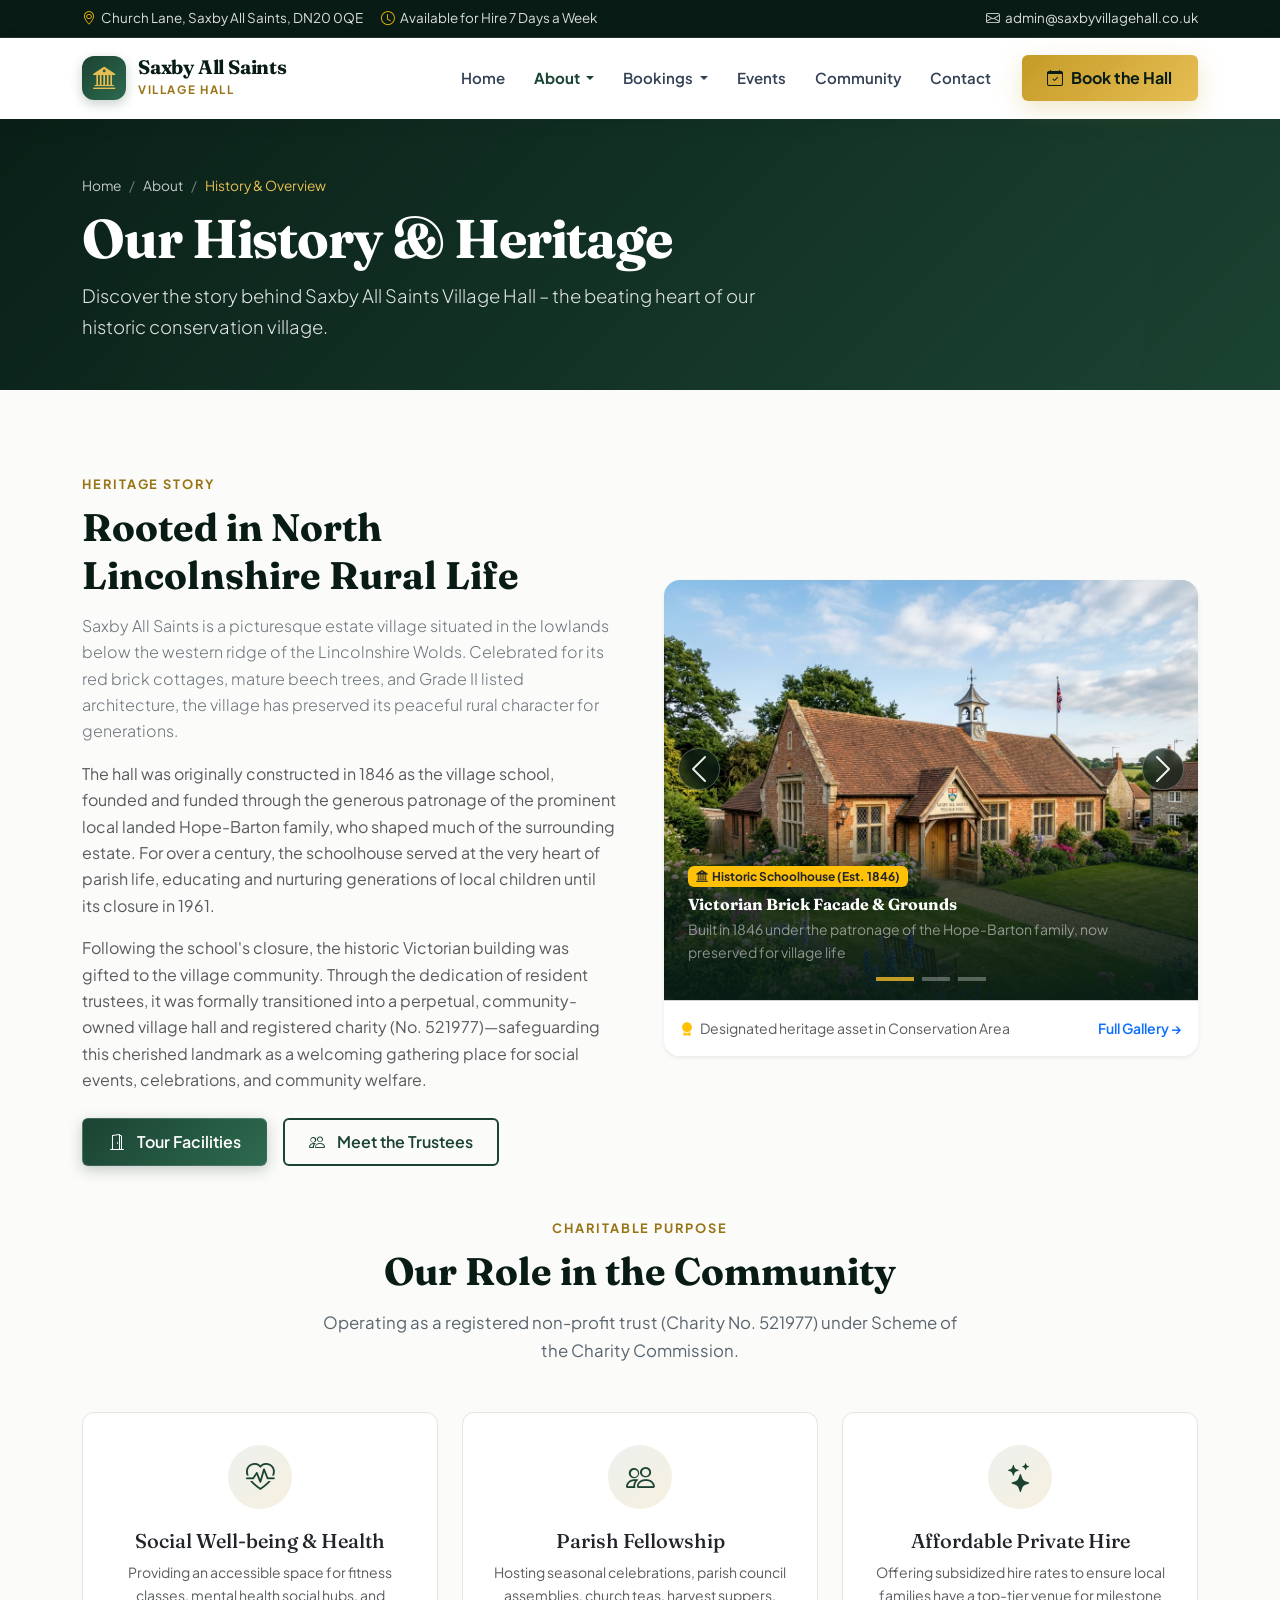
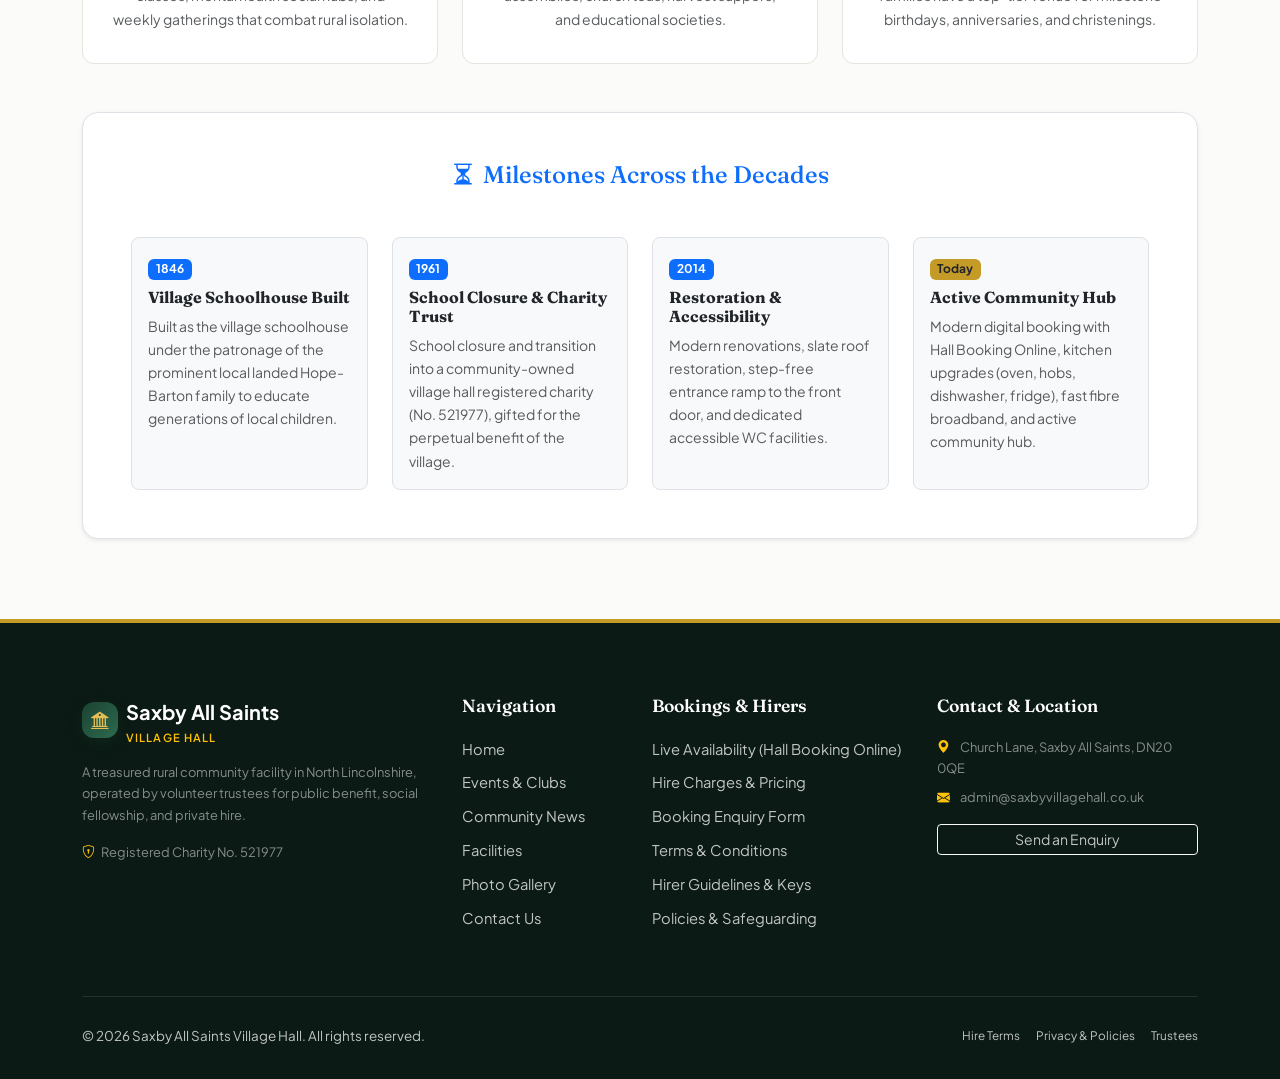
==== commit be4c0e28: "Add files via upload" ====
--- a/about.html
+++ b/about.html
@@ -168,7 +168,7 @@
 
                 <!-- Slide 2: Main Hall Interior -->
                 <div class="carousel-item" data-bs-interval="4500">
-                  <img src="assets/images/hero-interior.jpg" class="d-block w-100" alt="Saxby All Saints Village Hall Interior" loading="lazy">
+                  <img src="assets/images/hero-interior.jpg" class="d-block w-100" alt="Saxby All Saints Village Hall Interior" loading="eager">
                   <div class="carousel-caption">
                     <span class="badge bg-warning text-dark fw-bold mb-2">
                       <i class="bi bi-stars me-1"></i>Community Gathering Hall
@@ -180,7 +180,7 @@
 
                 <!-- Slide 3: Saxby Village Setting -->
                 <div class="carousel-item" data-bs-interval="4500">
-                  <img src="assets/images/village-setting.jpg" class="d-block w-100" alt="Saxby All Saints Conservation Village Setting" loading="lazy">
+                  <img src="assets/images/village-setting.jpg" class="d-block w-100" alt="Saxby All Saints Conservation Village Setting" loading="eager">
                   <div class="carousel-caption">
                     <span class="badge bg-warning text-dark fw-bold mb-2">
                       <i class="bi bi-tree-fill me-1"></i>Conservation Village
--- a/assets/css/style.css
+++ b/assets/css/style.css
@@ -820,3 +820,189 @@
     padding: 0.5rem;
   }
 }
+
+/* --- Hero Showcase Photo Carousel (#villageHallHeroCarousel) --- */
+.hero-carousel-card {
+  border-radius: var(--radius-lg);
+  overflow: hidden;
+  box-shadow: 0 20px 45px rgba(0, 0, 0, 0.35);
+  border: 1px solid rgba(255, 255, 255, 0.2);
+  background: var(--color-surface);
+}
+
+.hero-carousel-card .carousel-item {
+  position: relative;
+  height: 380px;
+  background-color: var(--color-primary-dark);
+}
+
+@media (min-width: 992px) {
+  .hero-carousel-card .carousel-item {
+    height: 420px;
+  }
+}
+
+.hero-carousel-card .carousel-item img {
+  width: 100%;
+  height: 100%;
+  object-fit: cover;
+  display: block;
+}
+
+.hero-carousel-card .carousel-caption {
+  position: absolute;
+  right: 0;
+  bottom: 0;
+  left: 0;
+  padding: 2.5rem 1.5rem 2.25rem;
+  background: linear-gradient(180deg, transparent 0%, rgba(8, 28, 21, 0.7) 35%, rgba(8, 28, 21, 0.95) 100%);
+  text-align: left;
+  pointer-events: none; /* Allows clicks to pass through to indicators and controls */
+}
+
+.hero-carousel-card .carousel-indicators {
+  position: absolute;
+  right: 0;
+  bottom: 0.6rem;
+  left: 0;
+  z-index: 10;
+  margin-bottom: 0;
+  gap: 8px;
+  pointer-events: auto;
+}
+
+.hero-carousel-card .carousel-indicators [data-bs-target] {
+  width: 28px;
+  height: 4px;
+  border-radius: 4px;
+  background-color: rgba(255, 255, 255, 0.6);
+  border: 0;
+  border-top: 10px solid transparent;
+  border-bottom: 10px solid transparent;
+  background-clip: padding-box;
+  box-sizing: content-box;
+  transition: all 0.3s ease;
+  margin: 0;
+  cursor: pointer;
+}
+
+.hero-carousel-card .carousel-indicators .active {
+  background-color: var(--color-accent);
+  width: 38px;
+}
+
+.hero-carousel-card .carousel-control-prev,
+.hero-carousel-card .carousel-control-next {
+  position: absolute;
+  width: 42px;
+  height: 42px;
+  top: 45%;
+  bottom: auto;
+  transform: translateY(-50%);
+  border-radius: 50%;
+  background: rgba(8, 28, 21, 0.75);
+  backdrop-filter: blur(4px);
+  border: 1px solid rgba(255, 255, 255, 0.3);
+  opacity: 0.9;
+  transition: all 0.2s ease;
+  z-index: 15;
+  display: flex;
+  align-items: center;
+  justify-content: center;
+  cursor: pointer;
+}
+
+.hero-carousel-card .carousel-control-prev {
+  left: 14px;
+}
+
+.hero-carousel-card .carousel-control-next {
+  right: 14px;
+}
+
+.hero-carousel-card .carousel-control-prev:hover,
+.hero-carousel-card .carousel-control-next:hover {
+  opacity: 1;
+  background: var(--color-primary-dark);
+  transform: translateY(-50%) scale(1.08);
+}
+
+/* --- Regular Event Poster Card Media --- */
+.event-card-media {
+  position: relative;
+  overflow: hidden;
+  height: 220px;
+  background-color: var(--color-surface-alt);
+  border-bottom: 1px solid var(--color-border);
+  cursor: pointer;
+}
+
+.event-poster-img {
+  width: 100%;
+  height: 100%;
+  object-fit: cover;
+  object-position: top center;
+  transition: transform 0.4s ease;
+  display: block;
+}
+
+.custom-card:hover .event-poster-img {
+  transform: scale(1.06);
+}
+
+.event-poster-overlay {
+  position: absolute;
+  inset: 0;
+  background: linear-gradient(180deg, rgba(8, 28, 21, 0.15) 0%, rgba(8, 28, 21, 0.8) 100%);
+  display: flex;
+  align-items: flex-end;
+  justify-content: space-between;
+  padding: 1rem 1.25rem;
+  opacity: 0;
+  transition: opacity 0.25s ease;
+  color: #ffffff;
+  z-index: 2;
+}
+
+.custom-card:hover .event-poster-overlay,
+.event-card-media:focus-within .event-poster-overlay {
+  opacity: 1;
+}
+
+.event-poster-zoom-btn {
+  background: rgba(255, 255, 255, 0.95);
+  color: var(--color-primary-dark);
+  border: none;
+  border-radius: var(--radius-sm);
+  padding: 0.35rem 0.75rem;
+  font-size: 0.75rem;
+  font-weight: 600;
+  box-shadow: 0 4px 12px rgba(0, 0, 0, 0.25);
+  display: inline-flex;
+  align-items: center;
+  gap: 0.35rem;
+  cursor: pointer;
+  transition: background-color 0.2s ease, transform 0.2s ease, color 0.2s ease;
+}
+
+.event-poster-zoom-btn:hover {
+  background: var(--color-accent);
+  color: #111827;
+  transform: translateY(-1px);
+}
+
+/* Vector Themed Fallback Media for groups without uploaded posters */
+.event-media-placeholder {
+  display: flex;
+  align-items: center;
+  justify-content: center;
+  cursor: default;
+}
+
+.event-media-placeholder.event-media-music {
+  background: linear-gradient(135deg, #1e293b 0%, #0f172a 100%);
+}
+
+.event-media-placeholder.event-media-fitness {
+  background: linear-gradient(135deg, #064e3b 0%, #022c22 100%);
+}
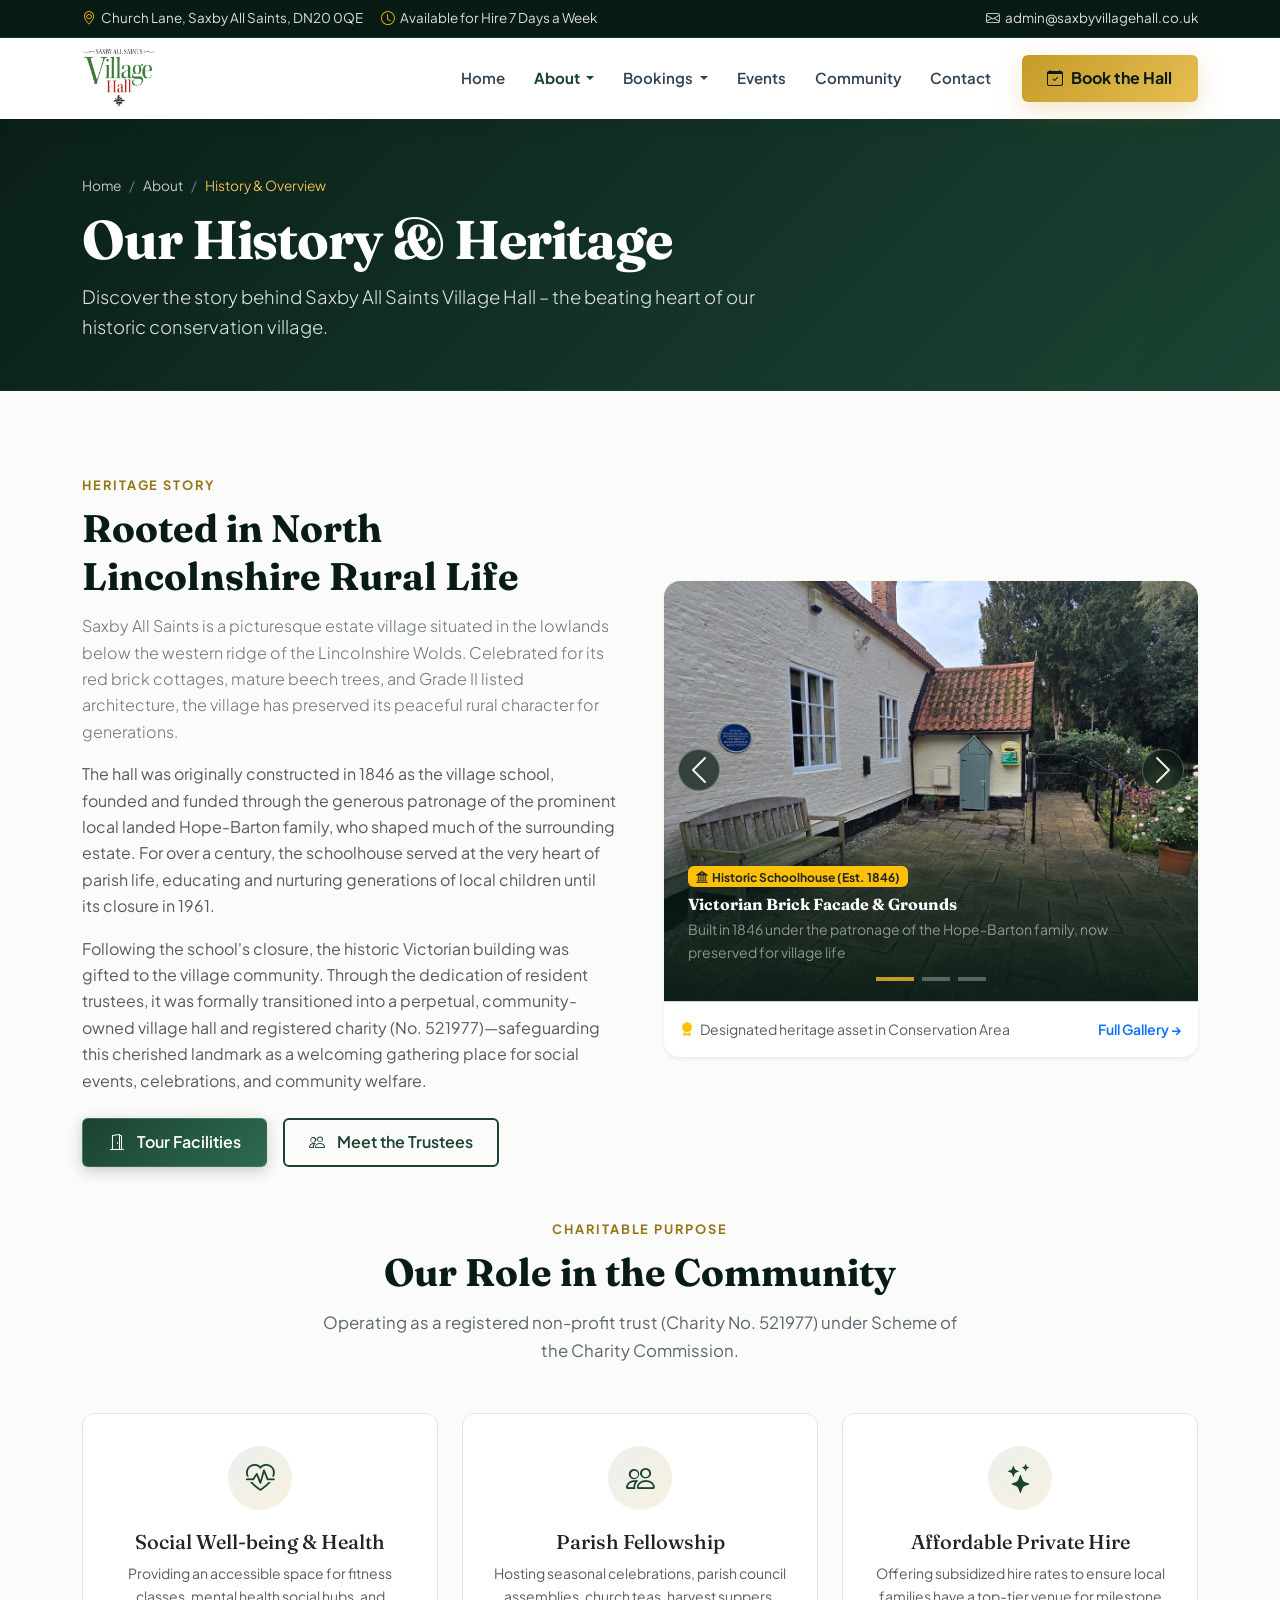
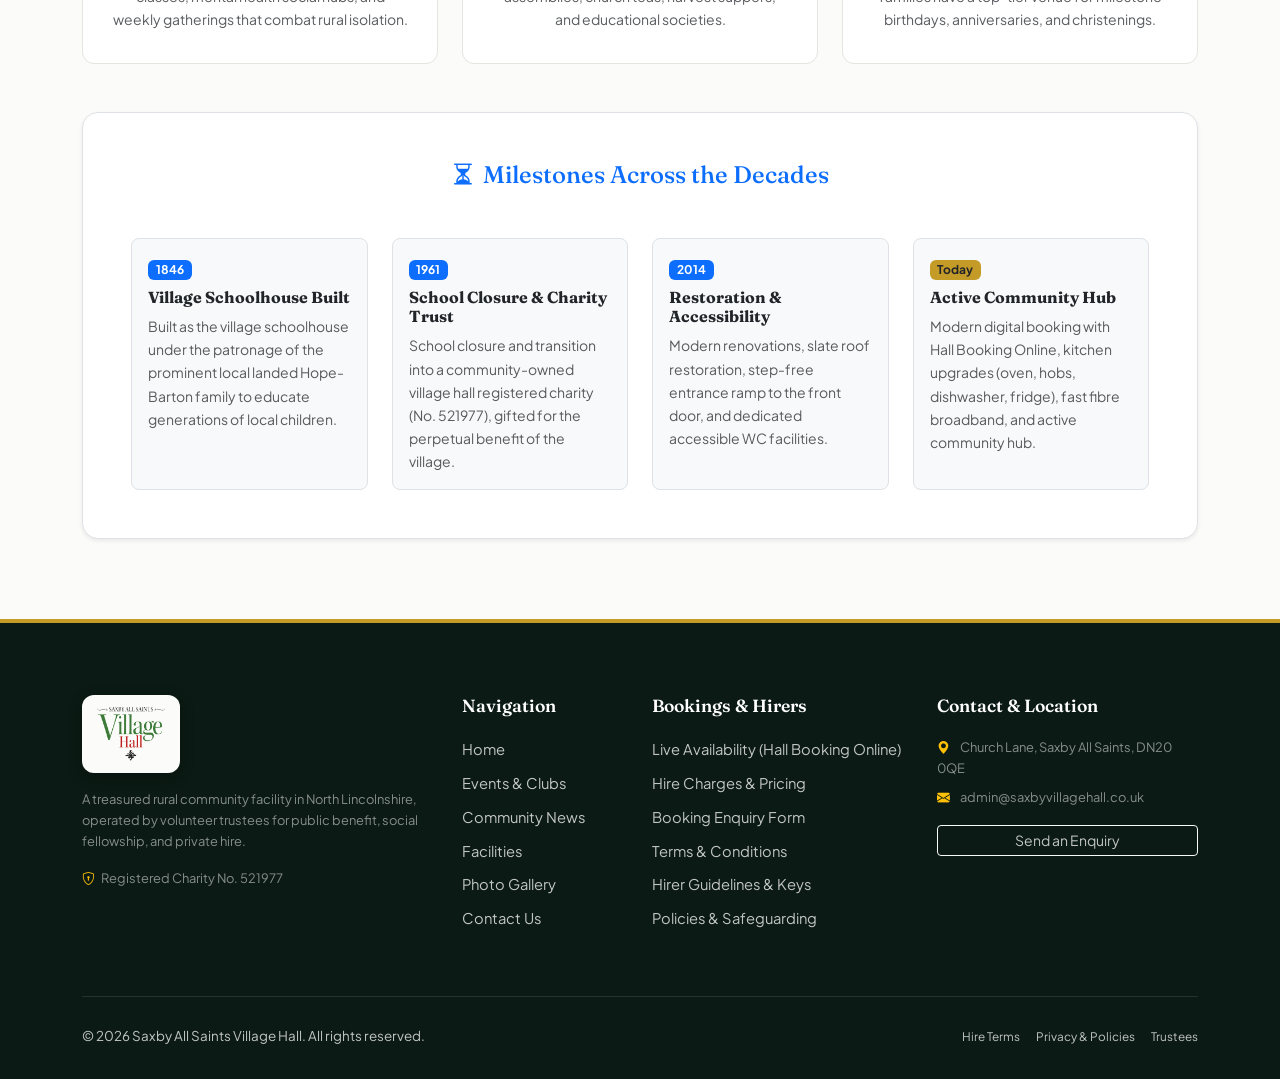
==== commit 306962ef: "Add files via upload" ====
--- a/about.html
+++ b/about.html
@@ -6,7 +6,7 @@
   <title>About the Village Hall &amp; Heritage | Saxby All Saints Village Hall</title>
   <meta name="description" content="Discover the history, 1846 village schoolhouse origins, Hope-Barton family patronage, and charitable mission of Saxby All Saints Village Hall (Charity No. 521977).">
   
-  <link rel="icon" type="image/svg+xml" href="data:image/svg+xml,<svg xmlns='http://www.w3.org/2000/svg' viewBox='0 0 100 100'><text y='.9em' font-size='90'>🏛️</text></svg>">
+  <link rel="icon" type="image/png" href="assets/images/village-hall.png">
   <link href="https://cdn.jsdelivr.net/npm/bootstrap@5.3.3/dist/css/bootstrap.min.css" rel="stylesheet" integrity="sha384-QWTKZyjpPEjISv5WaRU9OFeRpok6YctnYmDr5pNlyT2bRjXh0JMhjY6hW+ALEwIH" crossorigin="anonymous">
   <link rel="stylesheet" href="https://cdn.jsdelivr.net/npm/bootstrap-icons@1.11.3/font/bootstrap-icons.min.css">
   <link rel="stylesheet" href="assets/css/style.css">
@@ -30,13 +30,7 @@
   <nav class="navbar navbar-expand-lg navbar-custom sticky-top" id="mainNavbar">
     <div class="container">
       <a class="navbar-brand navbar-brand-wrapper" href="index.html">
-        <div class="navbar-brand-icon">
-          <i class="bi bi-bank2"></i>
-        </div>
-        <div>
-          <div class="navbar-brand-title">Saxby All Saints</div>
-          <div class="navbar-brand-subtitle">Village Hall</div>
-        </div>
+        <img src="assets/images/village-hall.png" alt="Saxby All Saints Village Hall" class="navbar-brand-logo">
       </a>
 
       <button class="navbar-toggler" type="button" data-bs-toggle="collapse" data-bs-target="#navbarMain" aria-controls="navbarMain" aria-expanded="false" aria-label="Toggle navigation">
@@ -298,15 +292,9 @@
     <div class="container">
       <div class="row g-4">
         <div class="col-lg-4">
-          <div class="d-flex align-items-center gap-2 mb-3">
-            <div class="navbar-brand-icon" style="width: 36px; height: 36px; font-size: 1.1rem;">
-              <i class="bi bi-bank2"></i>
-            </div>
-            <div>
-              <div class="fw-bold text-white fs-5">Saxby All Saints</div>
-              <div class="text-warning small text-uppercase fw-semibold" style="letter-spacing: 0.1em; font-size: 0.7rem;">Village Hall</div>
-            </div>
-          </div>
+          <a href="index.html" class="footer-brand-logo-wrap mb-3" aria-label="Saxby All Saints Village Hall Home">
+            <img src="assets/images/village-hall.png" alt="Saxby All Saints Village Hall" class="footer-brand-logo" loading="lazy">
+          </a>
           <p class="small text-white-50 mb-3">
             A treasured rural community facility in North Lincolnshire, operated by volunteer trustees for public benefit, social fellowship, and private hire.
           </p>
--- a/assets/css/style.css
+++ b/assets/css/style.css
@@ -110,20 +110,44 @@
 .navbar-custom {
   background-color: var(--color-surface);
   box-shadow: 0 4px 20px rgba(0, 0, 0, 0.05);
-  padding: 0.85rem 0;
+  padding: 0.55rem 0;
   transition: padding var(--transition-fast), box-shadow var(--transition-fast);
   z-index: 1030;
 }
 
 .navbar-custom.navbar-scrolled {
-  padding: 0.55rem 0;
+  padding: 0.4rem 0;
   box-shadow: 0 6px 24px rgba(0, 0, 0, 0.1);
 }
 
 .navbar-brand-wrapper {
-  display: flex;
+  display: inline-flex;
   align-items: center;
   gap: 0.75rem;
+  padding-top: 0;
+  padding-bottom: 0;
+}
+
+.navbar-brand-logo {
+  height: 64px;
+  width: auto;
+  display: block;
+  object-fit: contain;
+  transition: height var(--transition-fast), transform var(--transition-fast);
+}
+
+.navbar-custom.navbar-scrolled .navbar-brand-logo {
+  height: 52px;
+}
+
+.navbar-brand-wrapper:hover .navbar-brand-logo {
+  transform: scale(1.03);
+}
+
+@media (max-width: 575.98px) {
+  .navbar-brand-logo {
+    height: 54px;
+  }
 }
 
 .navbar-brand-icon {
@@ -739,6 +763,29 @@
   padding: 4.5rem 0 2rem;
   font-size: 0.92rem;
   border-top: 4px solid var(--color-accent);
+}
+
+.footer-brand-logo-wrap {
+  display: inline-flex;
+  align-items: center;
+  justify-content: center;
+  background-color: var(--color-bg-light);
+  padding: 0.55rem 0.9rem;
+  border-radius: var(--radius-md);
+  box-shadow: 0 4px 14px rgba(0, 0, 0, 0.3);
+  transition: transform var(--transition-fast), box-shadow var(--transition-fast);
+}
+
+.footer-brand-logo-wrap:hover {
+  transform: translateY(-2px);
+  box-shadow: 0 6px 18px rgba(0, 0, 0, 0.4);
+}
+
+.footer-brand-logo {
+  height: 60px;
+  width: auto;
+  display: block;
+  object-fit: contain;
 }
 
 .footer-custom h5 {
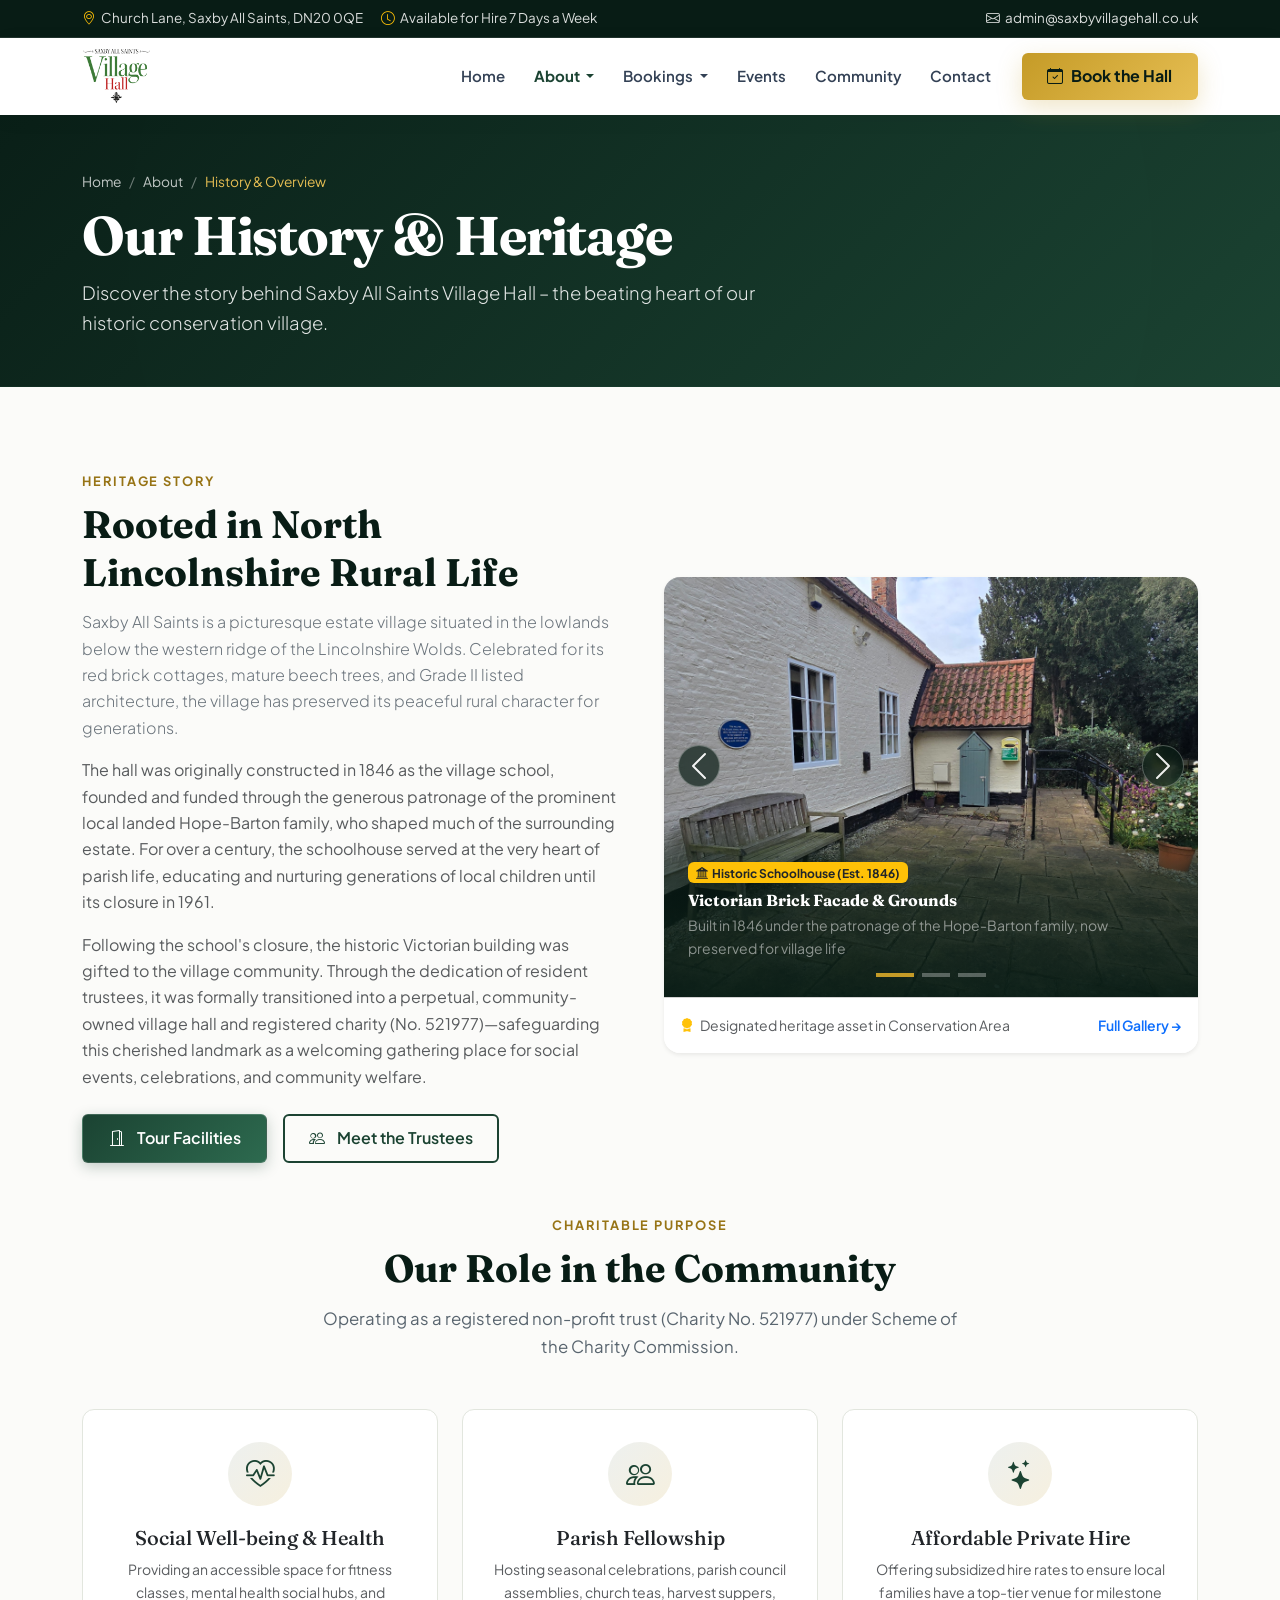
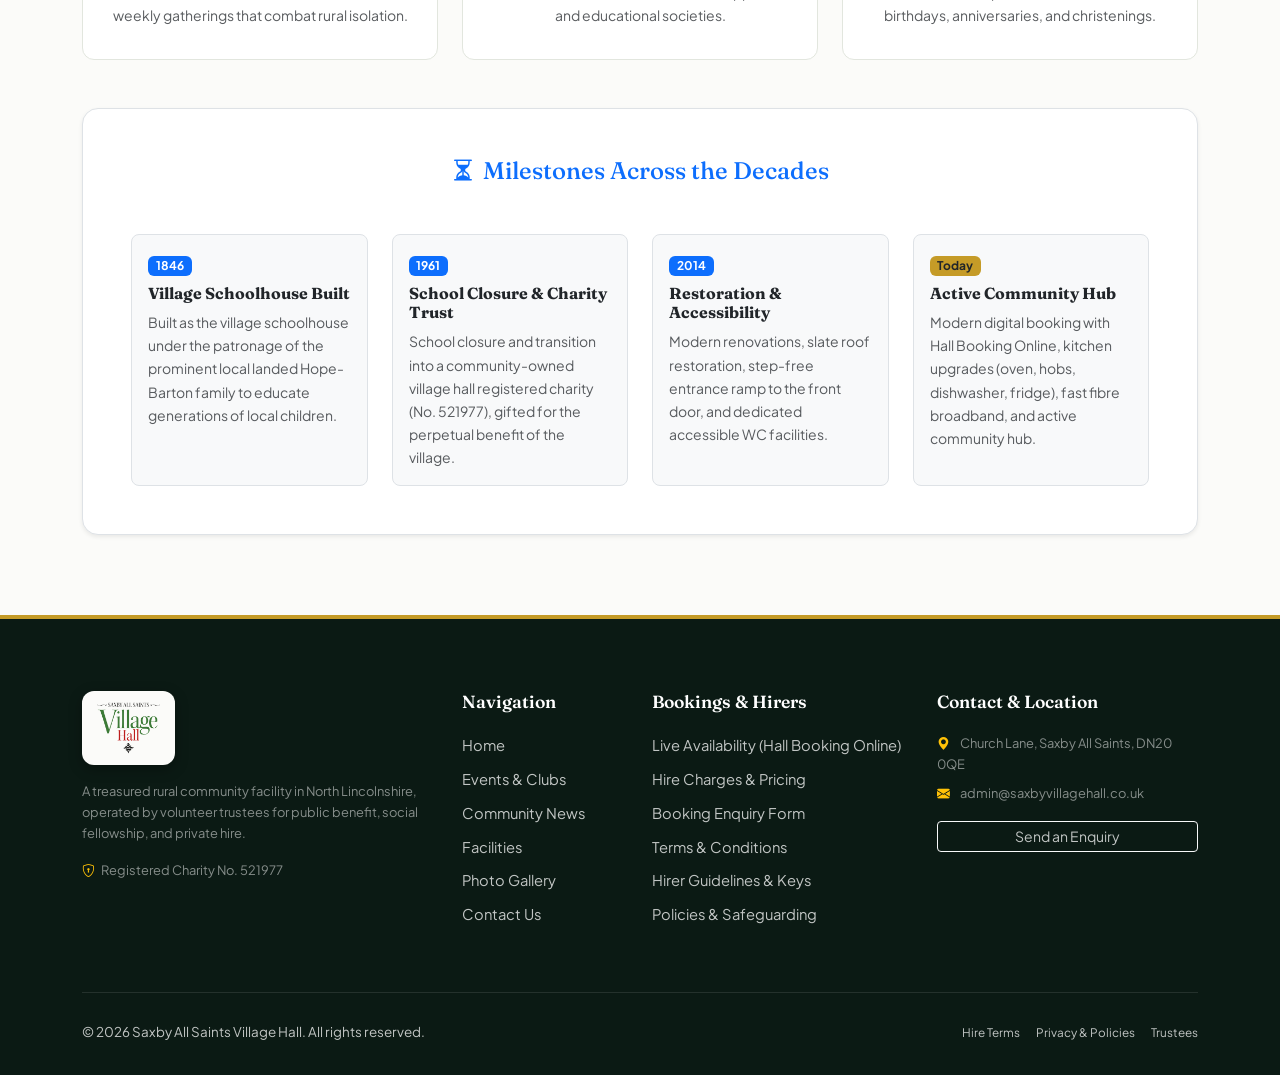
==== commit 45573857: "Add files via upload" ====
--- a/about.html
+++ b/about.html
@@ -9,7 +9,7 @@
   <link rel="icon" type="image/png" href="assets/images/village-hall.png">
   <link href="https://cdn.jsdelivr.net/npm/bootstrap@5.3.3/dist/css/bootstrap.min.css" rel="stylesheet" integrity="sha384-QWTKZyjpPEjISv5WaRU9OFeRpok6YctnYmDr5pNlyT2bRjXh0JMhjY6hW+ALEwIH" crossorigin="anonymous">
   <link rel="stylesheet" href="https://cdn.jsdelivr.net/npm/bootstrap-icons@1.11.3/font/bootstrap-icons.min.css">
-  <link rel="stylesheet" href="assets/css/style.css">
+  <link rel="stylesheet" href="assets/css/style.css?v=2">
 </head>
 <body>
 
@@ -30,7 +30,7 @@
   <nav class="navbar navbar-expand-lg navbar-custom sticky-top" id="mainNavbar">
     <div class="container">
       <a class="navbar-brand navbar-brand-wrapper" href="index.html">
-        <img src="assets/images/village-hall.png" alt="Saxby All Saints Village Hall" class="navbar-brand-logo">
+        <img src="assets/images/village-hall.png" alt="Saxby All Saints Village Hall" width="69" height="60" class="navbar-brand-logo">
       </a>
 
       <button class="navbar-toggler" type="button" data-bs-toggle="collapse" data-bs-target="#navbarMain" aria-controls="navbarMain" aria-expanded="false" aria-label="Toggle navigation">
@@ -293,7 +293,7 @@
       <div class="row g-4">
         <div class="col-lg-4">
           <a href="index.html" class="footer-brand-logo-wrap mb-3" aria-label="Saxby All Saints Village Hall Home">
-            <img src="assets/images/village-hall.png" alt="Saxby All Saints Village Hall" class="footer-brand-logo" loading="lazy">
+            <img src="assets/images/village-hall.png" alt="Saxby All Saints Village Hall" width="65" height="56" class="footer-brand-logo" loading="lazy">
           </a>
           <p class="small text-white-50 mb-3">
             A treasured rural community facility in North Lincolnshire, operated by volunteer trustees for public benefit, social fellowship, and private hire.
@@ -353,6 +353,6 @@
   </footer>
 
   <script src="https://cdn.jsdelivr.net/npm/bootstrap@5.3.3/dist/js/bootstrap.bundle.min.js" integrity="sha384-YvpcrYf0tY3lHB60NNkmXc5s9fDVZLESaAA55NDzOxhy9GkcIdslK1eN7N6jIeHz" crossorigin="anonymous"></script>
-  <script src="assets/js/main.js"></script>
+  <script src="assets/js/main.js?v=2"></script>
 </body>
 </html>
--- a/assets/css/style.css
+++ b/assets/css/style.css
@@ -129,24 +129,47 @@
 }
 
 .navbar-brand-logo {
-  height: 64px;
+  height: 60px;
   width: auto;
+  max-width: 150px;
   display: block;
   object-fit: contain;
   transition: height var(--transition-fast), transform var(--transition-fast);
 }
 
 .navbar-custom.navbar-scrolled .navbar-brand-logo {
-  height: 52px;
+  height: 48px;
 }
 
 .navbar-brand-wrapper:hover .navbar-brand-logo {
   transform: scale(1.03);
 }
 
+@media (max-width: 991.98px) {
+  .navbar-custom {
+    padding: 0.45rem 0;
+  }
+
+  .navbar-brand-logo {
+    height: 48px;
+  }
+
+  .navbar-custom.navbar-scrolled .navbar-brand-logo {
+    height: 42px;
+  }
+}
+
 @media (max-width: 575.98px) {
+  .navbar-custom {
+    padding: 0.35rem 0;
+  }
+
   .navbar-brand-logo {
-    height: 54px;
+    height: 42px;
+  }
+
+  .navbar-custom.navbar-scrolled .navbar-brand-logo {
+    height: 38px;
   }
 }
 
@@ -782,10 +805,21 @@
 }
 
 .footer-brand-logo {
-  height: 60px;
+  height: 56px;
   width: auto;
+  max-width: 140px;
   display: block;
   object-fit: contain;
+}
+
+@media (max-width: 575.98px) {
+  .footer-brand-logo-wrap {
+    padding: 0.45rem 0.75rem;
+  }
+
+  .footer-brand-logo {
+    height: 46px;
+  }
 }
 
 .footer-custom h5 {
